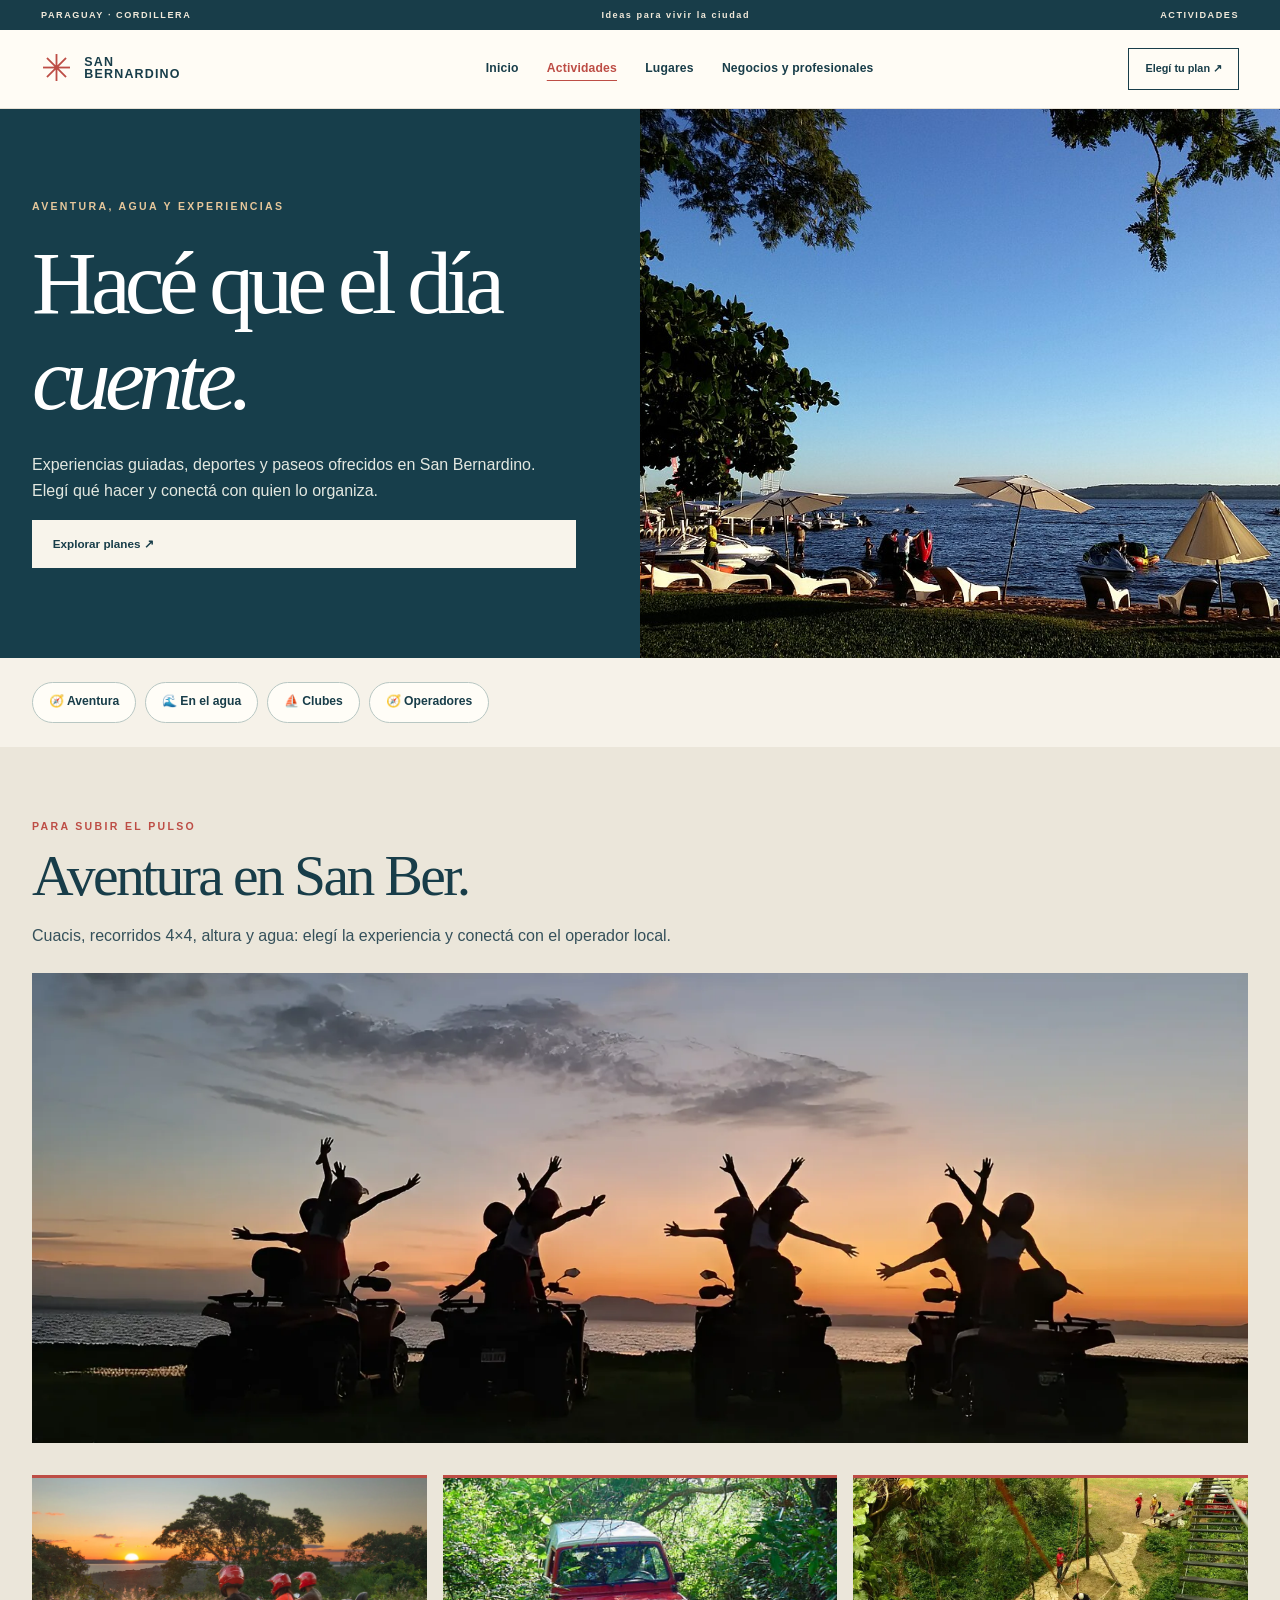
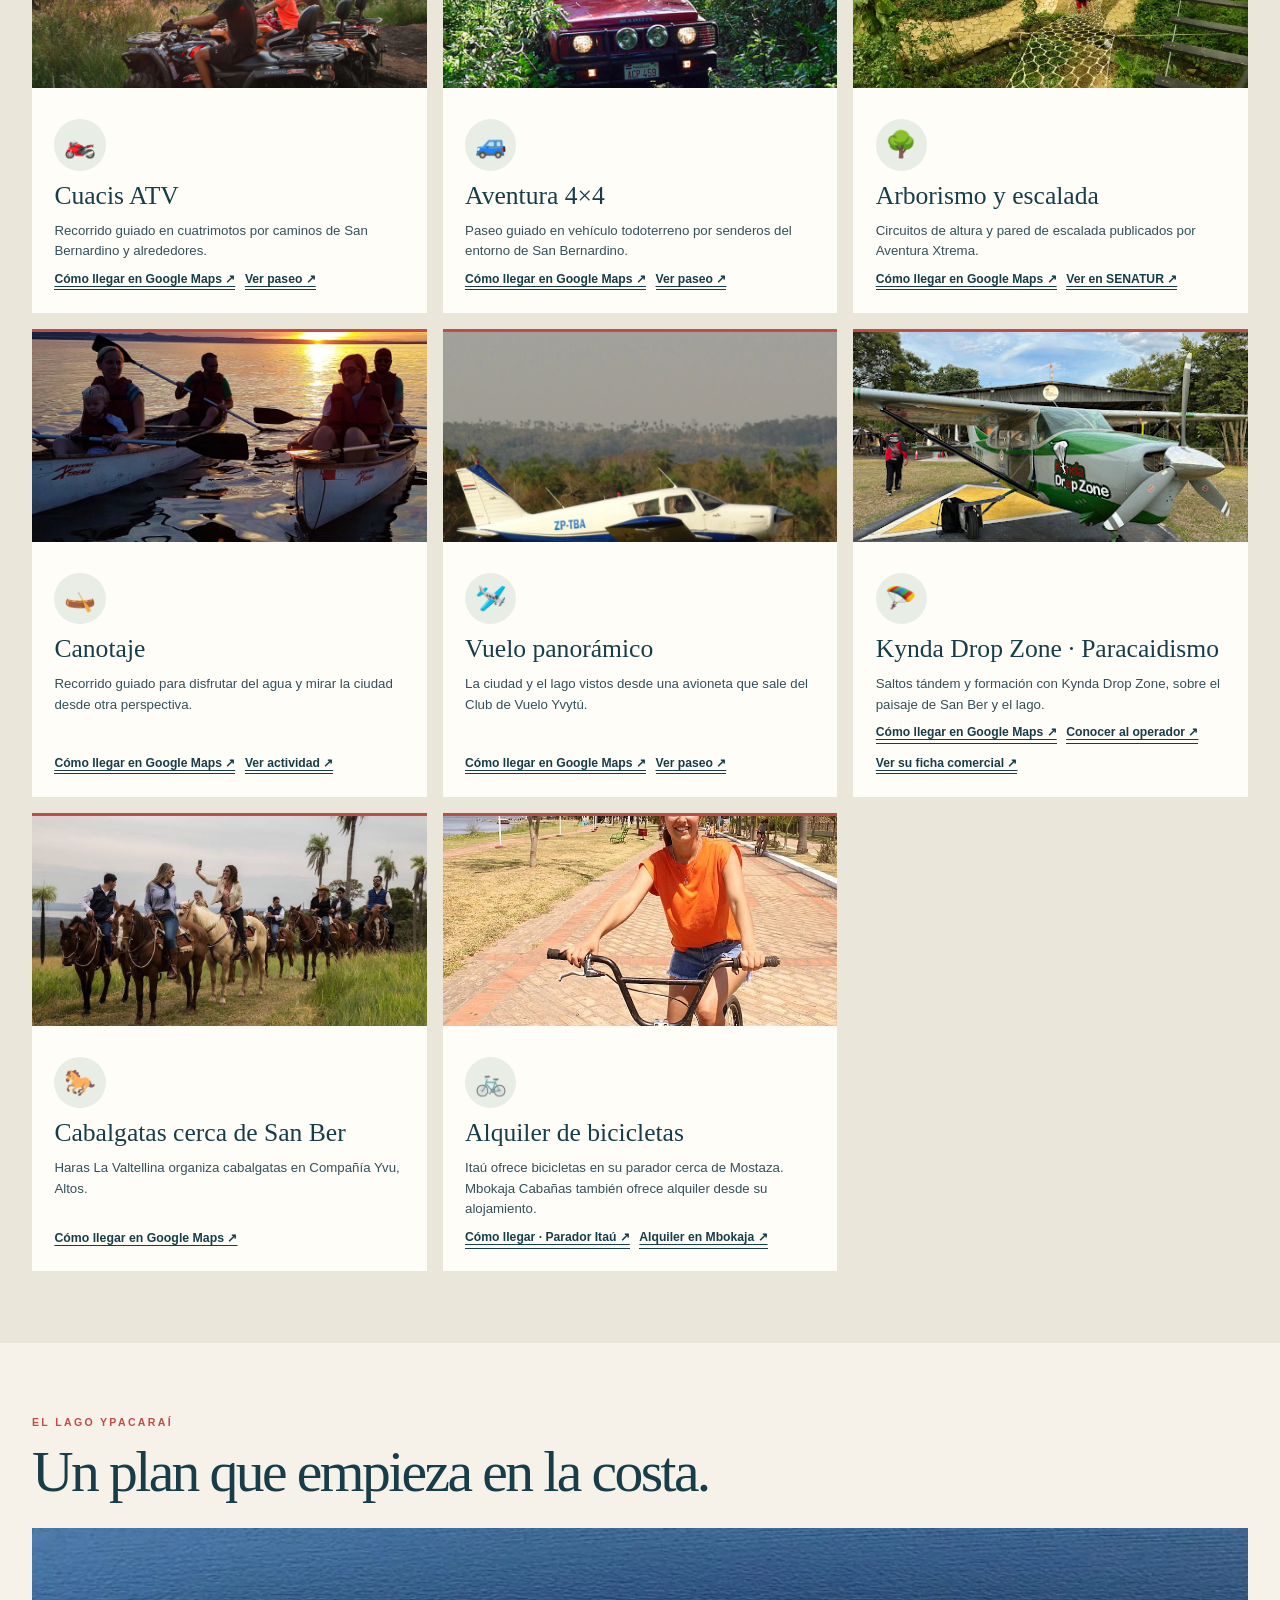
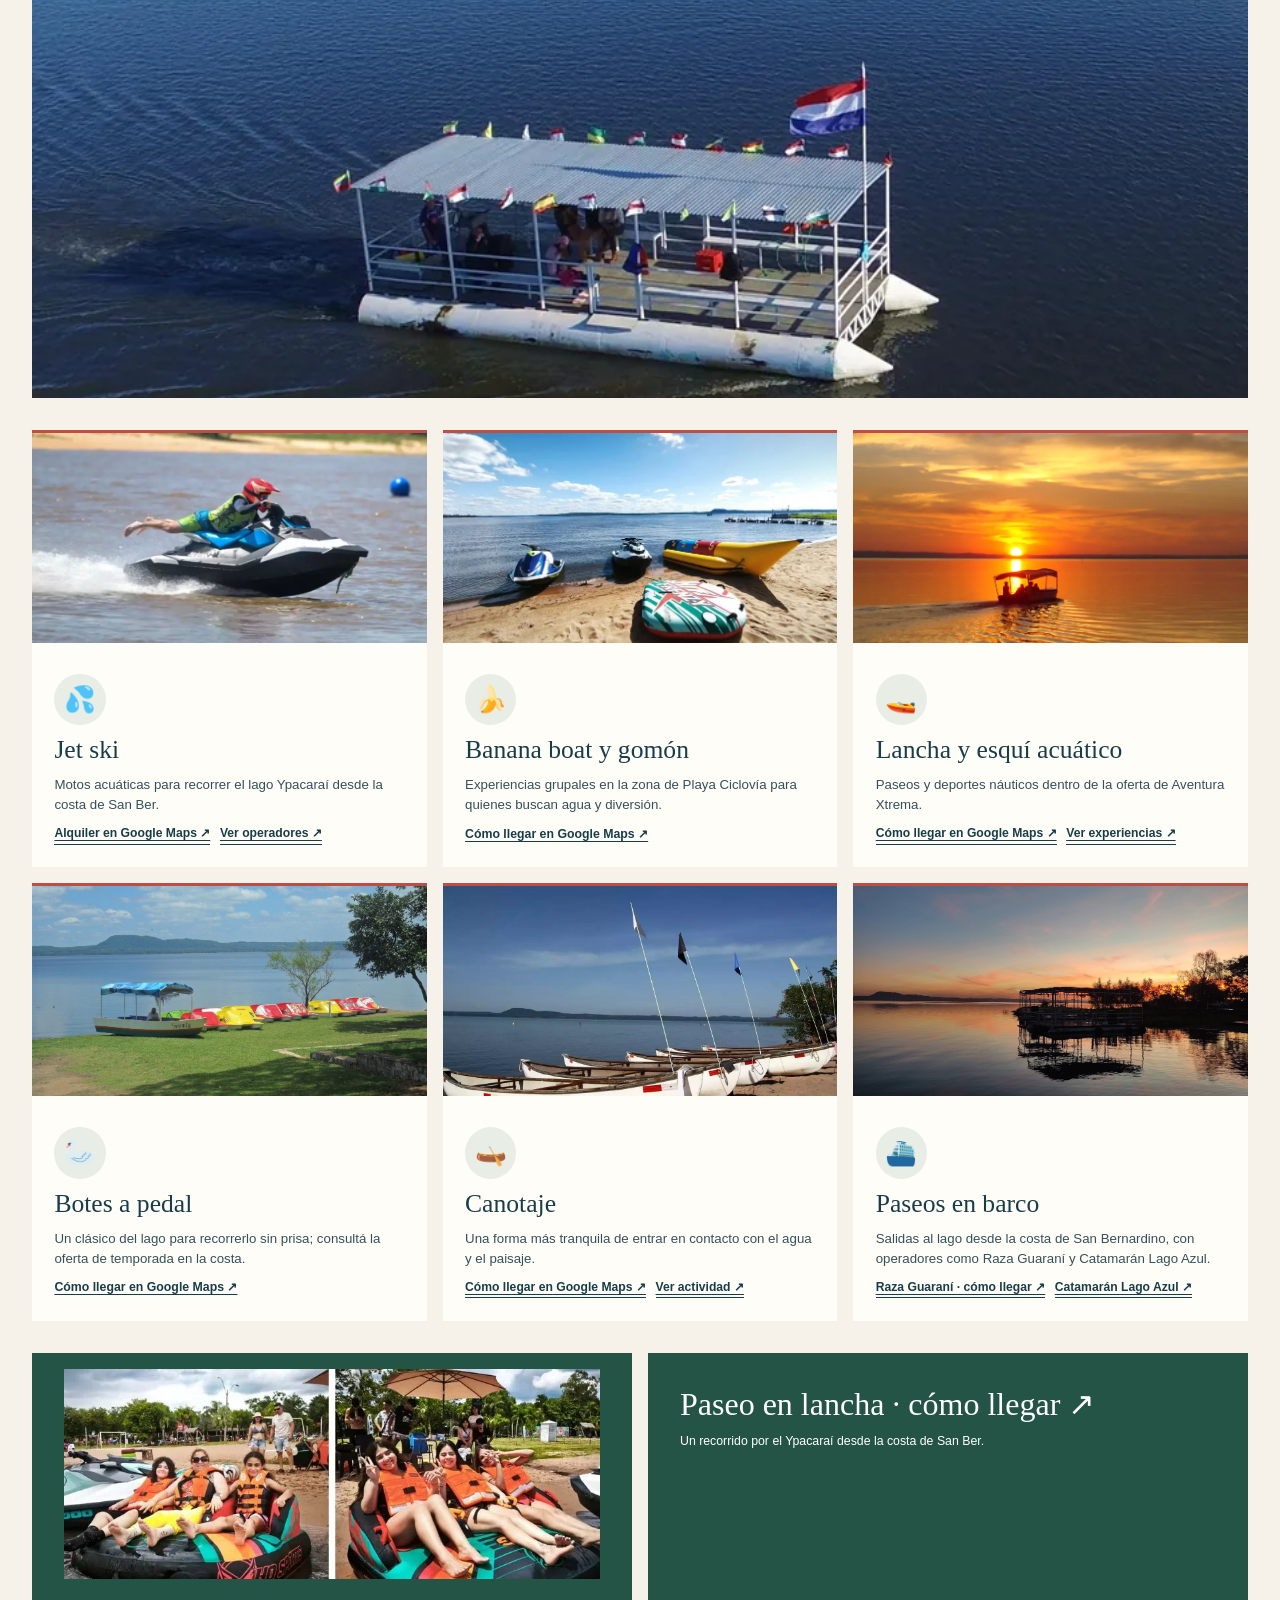
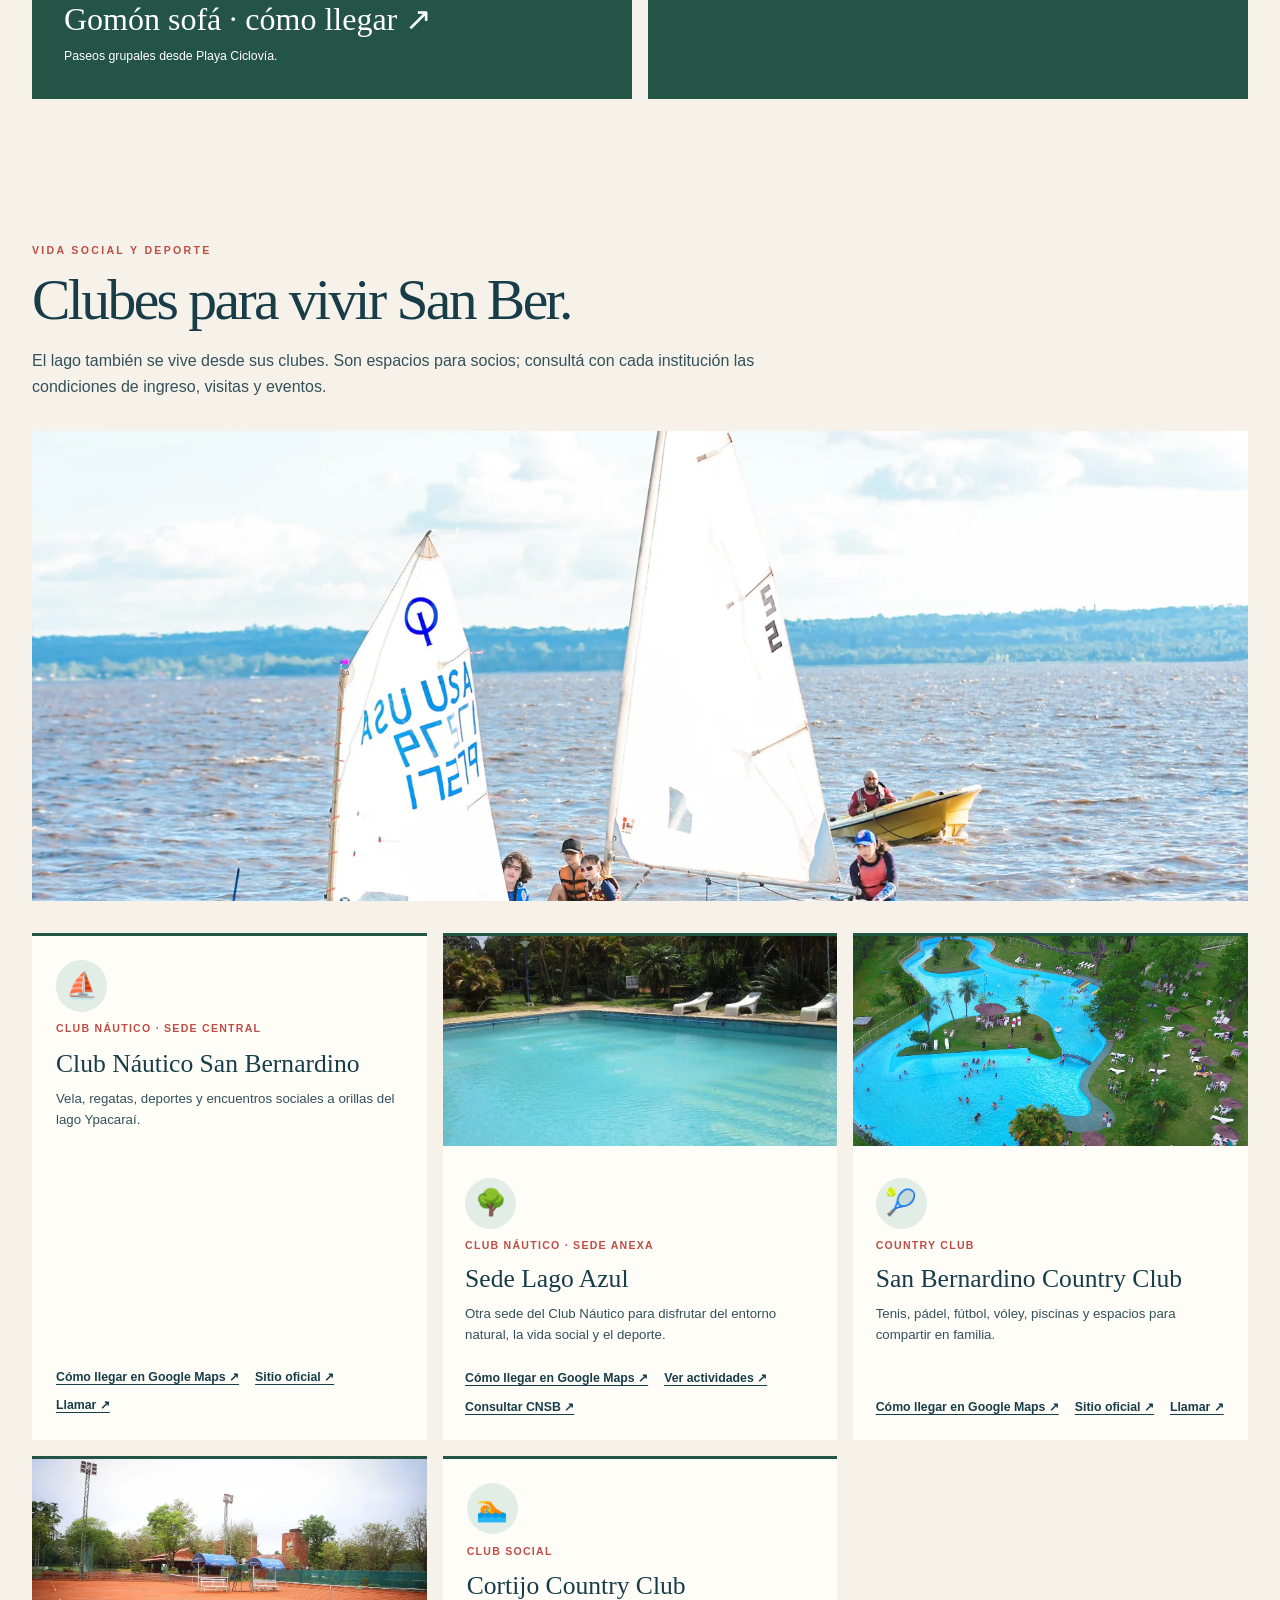
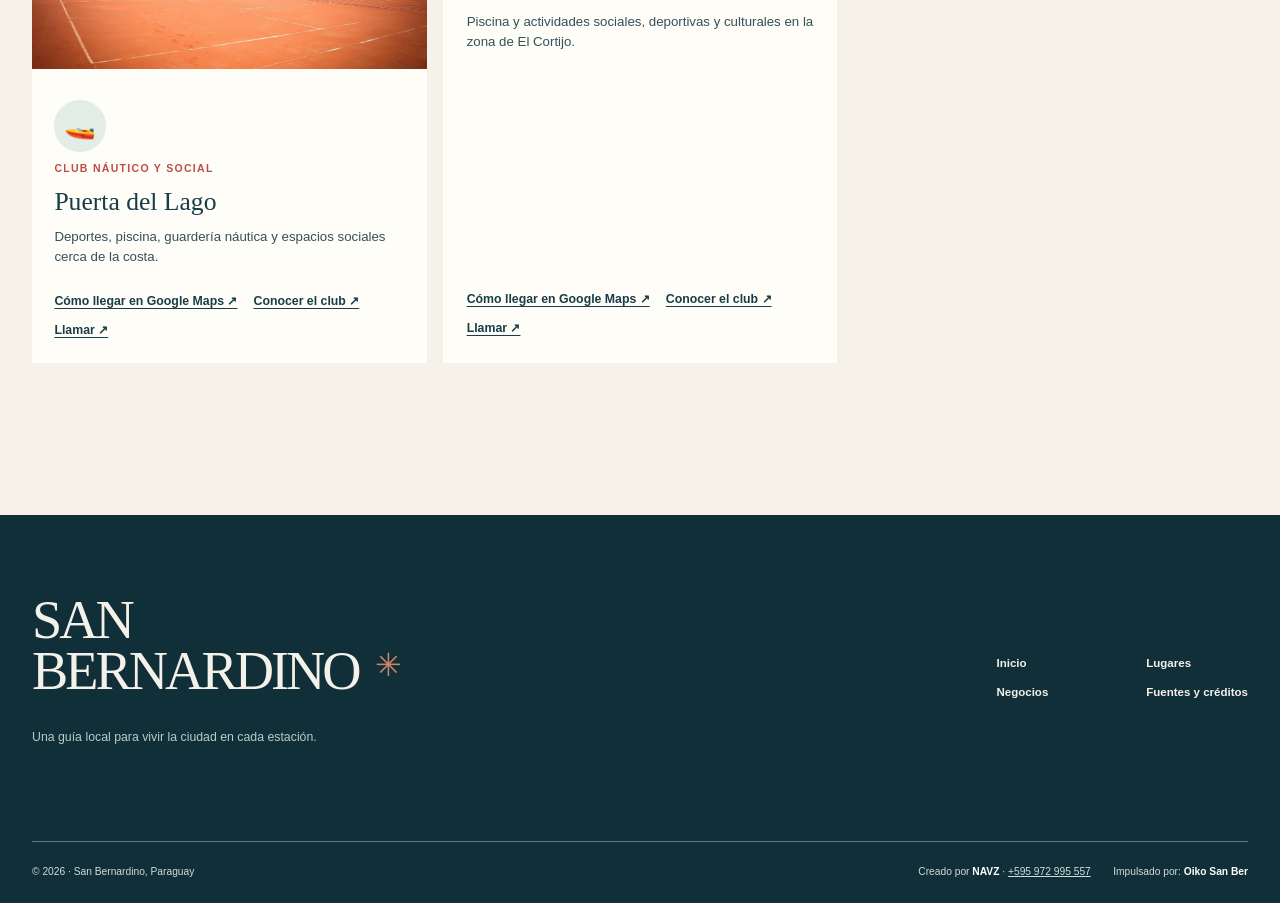
==== actividades.html @ 16aa1ae4 "Punto de retorno antes del mapa" ====
<!doctype html><html lang="es-PY"><head><meta charset="utf-8"><meta name="viewport" content="width=device-width, initial-scale=1"><meta name="theme-color" content="#183d49"><link rel="manifest" href="manifest.webmanifest"><link rel="icon" href="assets/icons/icon.svg" type="image/svg+xml"><link rel="apple-touch-icon" href="assets/icons/icon-180.png"><meta name="apple-mobile-web-app-capable" content="yes"><meta name="apple-mobile-web-app-title" content="San Bernardino"><script src="assets/install.js" defer></script><meta name="description" content="Qué hacer en San Bernardino: aventuras, experiencias en el lago, paseos culturales, música y agenda local."><title>Actividades · San Bernardino</title><link rel="stylesheet" href="assets/styles.css"><link rel="stylesheet" href="assets/v2.css"><script src="assets/app.js" defer></script><script src="assets/agenda.js" defer></script></head><body>
<a class="skip-link" href="#contenido">Ir al contenido</a><div class="topline"><span>PARAGUAY · CORDILLERA</span><span>Ideas para vivir la ciudad</span><span>ACTIVIDADES</span></div>
<header class="site-header"><a class="wordmark" href="index.html" aria-label="Ir al inicio"><span class="wordmark-star">✳</span><span>SAN<br>BERNARDINO</span></a><nav class="main-nav" aria-label="Navegación principal"><a href="index.html">Inicio</a><a href="actividades.html" aria-current="page">Actividades</a><a href="lugares.html">Lugares</a><a href="negocios.html">Negocios y profesionales</a></nav><a class="header-cta" href="#explorar">Elegí tu plan ↗</a></header>
<main id="contenido" class="v2-page"><section class="v2-hero"><div class="v2-hero-copy"><p class="eyebrow light">Aventura, agua y experiencias</p><h1>Hacé que el día <em>cuente.</em></h1><p>Experiencias guiadas, deportes y paseos ofrecidos en San Bernardino. Elegí qué hacer y conectá con quien lo organiza.</p><a class="button button-light" href="#explorar">Explorar planes ↗</a></div><figure><img src="assets/images/costa-lago-2016.jpg" alt="Costa del lago Ypacaraí en San Bernardino, fotografiada en 2016" width="1280" height="960"></figure></section>
<nav class="v2-shortcuts wrap" id="explorar" aria-label="Tipos de actividades"><a href="#aventura">🧭 Aventura</a><a href="#agua">🌊 En el agua</a><a href="#clubes">⛵ Clubes</a><a href="#agenda">📅 Agenda</a><a href="negocios.html?rubro=recreacion">🧭 Operadores</a></nav>
<section class="v2-section tint" id="aventura"><div class="wrap"><p class="eyebrow">Para subir el pulso</p><h2>Aventura en San Ber.</h2><p class="v2-intro">Cuacis, recorridos 4×4, altura y agua: elegí la experiencia y conectá con el operador local.</p><figure class="v2-feature-image"><img src="assets/images/aventura-xtrema-love.webp" alt="Grupo en cuatrimotos al atardecer junto al lago" loading="lazy"></figure><div class="v2-grid"><article class="v2-card v2-card-photo"><img src="assets/images/cuacis-atardecer-aventura.webp" alt="Paseo en cuatrimotos de Aventura Xtrema al atardecer cerca del lago Ypacaraí" loading="lazy"><div class="v2-card-body"><span class="v2-icon" aria-hidden="true">🏍️</span><h3>Cuacis ATV</h3><p>Recorrido guiado en cuatrimotos por caminos de San Bernardino y alrededores.</p><div class="activity-links"><a href="https://www.google.com/maps?cid=4073328823414500223" target="_blank" rel="noopener noreferrer">Cómo llegar en Google Maps ↗</a><a href="https://www.aventuraxtrema.com.py/paseos/atv-aventura/" target="_blank" rel="noopener noreferrer">Ver paseo ↗</a></div></div></article><article class="v2-card v2-card-photo"><img src="assets/images/aventura-4x4.webp" alt="Vehículo 4×4 de Aventura Xtrema avanzando entre árboles" loading="lazy"><div class="v2-card-body"><span class="v2-icon" aria-hidden="true">🚙</span><h3>Aventura 4×4</h3><p>Paseo guiado en vehículo todoterreno por senderos del entorno de San Bernardino.</p><div class="activity-links"><a href="https://www.google.com/maps?cid=4073328823414500223" target="_blank" rel="noopener noreferrer">Cómo llegar en Google Maps ↗</a><a href="https://www.aventuraxtrema.com.py/paseos/aventura-4x4/" target="_blank" rel="noopener noreferrer">Ver paseo ↗</a></div></div></article><article class="v2-card v2-card-photo"><img src="assets/images/arborismo-aventura.webp" alt="Participantes en el circuito de arborismo de Aventura Xtrema" loading="lazy"><div class="v2-card-body"><span class="v2-icon" aria-hidden="true">🌳</span><h3>Arborismo y escalada</h3><p>Circuitos de altura y pared de escalada publicados por Aventura Xtrema.</p><div class="activity-links"><a href="https://www.google.com/maps?cid=4073328823414500223" target="_blank" rel="noopener noreferrer">Cómo llegar en Google Maps ↗</a><a href="https://visitparaguay.travel/places/aventura-xtrema" target="_blank" rel="noopener noreferrer">Ver en SENATUR ↗</a></div></div></article><article class="v2-card v2-card-photo"><img src="assets/images/canotaje-atardecer-aventura.webp" alt="Participantes de Aventura Xtrema remando en el lago Ypacaraí al atardecer" loading="lazy"><div class="v2-card-body"><span class="v2-icon" aria-hidden="true">🛶</span><h3>Canotaje</h3><p>Recorrido guiado para disfrutar del agua y mirar la ciudad desde otra perspectiva.</p><div class="activity-links"><a href="https://www.google.com/maps?cid=4073328823414500223" target="_blank" rel="noopener noreferrer">Cómo llegar en Google Maps ↗</a><a href="https://www.aventuraxtrema.com.py/paseos/canotaje/" target="_blank" rel="noopener noreferrer">Ver actividad ↗</a></div></div></article><article class="v2-card v2-card-photo"><img src="assets/images/vuelo-panoramico-aventura.webp" alt="Avioneta del vuelo panorámico sobre San Bernardino de Aventura Xtrema" loading="lazy"><div class="v2-card-body"><span class="v2-icon" aria-hidden="true">🛩️</span><h3>Vuelo panorámico</h3><p>La ciudad y el lago vistos desde una avioneta que sale del Club de Vuelo Yvytú.</p><div class="activity-links"><a href="https://www.google.com/maps?cid=4208576069438506290" target="_blank" rel="noopener noreferrer">Cómo llegar en Google Maps ↗</a><a href="https://www.aventuraxtrema.com.py/paseos/vuelo-panoramico/" target="_blank" rel="noopener noreferrer">Ver paseo ↗</a></div></div></article><article class="v2-card v2-card-photo"><img src="assets/images/kynda-drop-zone-maps.jpg" alt="Avión de Kynda Drop Zone frente a su hangar en Ciervo Cuá" loading="lazy"><div class="v2-card-body"><span class="v2-icon" aria-hidden="true">🪂</span><h3>Kynda Drop Zone · Paracaidismo</h3><p>Saltos tándem y formación con Kynda Drop Zone, sobre el paisaje de San Ber y el lago.</p><div class="activity-links"><a href="https://www.google.com/maps?cid=9172082002358569569" target="_blank" rel="noopener noreferrer">Cómo llegar en Google Maps ↗</a><a href="https://kyndadropzone.com.py/" target="_blank" rel="noopener noreferrer">Conocer al operador ↗</a><a href="negocios.html?rubro=recreacion&amp;negocio=Kynda%20Drop%20Zone">Ver su ficha comercial ↗</a></div></div></article><article class="v2-card v2-card-photo"><img src="assets/images/haras-la-valtellina-maps.jpg" alt="Cabalgata en Haras La Valtellina, cerca de San Bernardino" loading="lazy"><div class="v2-card-body"><span class="v2-icon" aria-hidden="true">🐎</span><h3>Cabalgatas cerca de San Ber</h3><p>Haras La Valtellina organiza cabalgatas en Compañía Yvu, Altos.</p><a href="https://www.google.com/maps?cid=18027649688840045341" target="_blank" rel="noopener noreferrer">Cómo llegar en Google Maps ↗</a></div></article><article class="v2-card v2-card-photo"><img src="assets/images/bicicleta-sanber-abc.webp" alt="Paseo real en bicicleta por la costa de San Bernardino, fotografiado por ABC Color en 2025" loading="lazy"><div class="v2-card-body"><span class="v2-icon" aria-hidden="true">🚲</span><h3>Alquiler de bicicletas</h3><p>Itaú ofrece bicicletas en su parador cerca de Mostaza. Mbokaja Cabañas también ofrece alquiler desde su alojamiento.</p><div class="activity-links"><a href="https://www.google.com/maps?cid=1437757330824495464" target="_blank" rel="noopener noreferrer">Cómo llegar · Parador Itaú ↗</a><a href="https://www.desconectate.com.py/posadas/posada-mbokaja-cabanas-83" target="_blank" rel="noopener noreferrer">Alquiler en Mbokaja ↗</a></div></div></article></div></div></section>
<section class="v2-section wrap" id="agua"><p class="eyebrow">El lago Ypacaraí</p><h2>Un plan que empieza en la costa.</h2><figure class="v2-feature-image"><img src="assets/images/barco-lago-aventura.webp" alt="Embarcación de paseo sobre el lago Ypacaraí fotografiada por Aventura Xtrema" loading="lazy"></figure><div class="v2-grid"><article class="v2-card v2-card-photo"><img src="assets/images/jet-ski-accion-2026.webp" alt="Persona conduciendo un jet ski sobre el lago Ypacaraí en la temporada 2026" loading="lazy"><div class="v2-card-body"><span class="v2-icon" aria-hidden="true">💦</span><h3>Jet ski</h3><p>Motos acuáticas para recorrer el lago Ypacaraí desde la costa de San Ber.</p><div class="activity-links"><a href="https://www.google.com/maps?cid=6803638611100171775" target="_blank" rel="noopener noreferrer">Alquiler en Google Maps ↗</a><a href="negocios.html?rubro=acuaticas">Ver operadores ↗</a></div></div></article><article class="v2-card v2-card-photo"><img src="assets/images/banana-boat-playa-ciclovia.webp" alt="Banana boat, gomón y motos acuáticas preparados en Playa Ciclovía" loading="lazy"><div class="v2-card-body"><span class="v2-icon" aria-hidden="true">🍌</span><h3>Banana boat y gomón</h3><p>Experiencias grupales en la zona de Playa Ciclovía para quienes buscan agua y diversión.</p><a href="https://www.google.com/maps?cid=6803638611100171775" target="_blank" rel="noopener noreferrer">Cómo llegar en Google Maps ↗</a></div></article><article class="v2-card v2-card-photo"><img src="assets/images/lancha-atardecer-aventura.webp" alt="Lancha de paseo al atardecer en el lago Ypacaraí" loading="lazy"><div class="v2-card-body"><span class="v2-icon" aria-hidden="true">🚤</span><h3>Lancha y esquí acuático</h3><p>Paseos y deportes náuticos dentro de la oferta de Aventura Xtrema.</p><div class="activity-links"><a href="https://www.google.com/maps?cid=4073328823414500223" target="_blank" rel="noopener noreferrer">Cómo llegar en Google Maps ↗</a><a href="https://visitparaguay.travel/places/aventura-xtrema" target="_blank" rel="noopener noreferrer">Ver experiencias ↗</a></div></div></article><article class="v2-card v2-card-photo"><img src="assets/images/botes-pedal-archivo.jpg" alt="Barquitos a pedal y la embarcación Sirenita junto al lago Ypacaraí en una imagen de archivo" loading="lazy"><div class="v2-card-body"><span class="v2-icon" aria-hidden="true">🦢</span><h3>Botes a pedal</h3><p>Un clásico del lago para recorrerlo sin prisa; consultá la oferta de temporada en la costa.</p><a href="https://www.google.com/maps/search/?api=1&amp;query=Playa+La+Rotonda+San+Bernardino+Paraguay" target="_blank" rel="noopener noreferrer">Cómo llegar en Google Maps ↗</a></div></article><article class="v2-card v2-card-photo"><img src="assets/images/canotaje-aventura.webp" alt="Canoas dispuestas a la orilla del lago en la ficha de Aventura Xtrema" loading="lazy"><div class="v2-card-body"><span class="v2-icon" aria-hidden="true">🛶</span><h3>Canotaje</h3><p>Una forma más tranquila de entrar en contacto con el agua y el paisaje.</p><div class="activity-links"><a href="https://www.google.com/maps?cid=4073328823414500223" target="_blank" rel="noopener noreferrer">Cómo llegar en Google Maps ↗</a><a href="https://www.aventuraxtrema.com.py/paseos/canotaje/" target="_blank" rel="noopener noreferrer">Ver actividad ↗</a></div></div></article><article class="v2-card v2-card-photo"><img src="assets/images/barco-raza-guarani-maps.jpg" alt="Barco Raza Guaraní sobre el lago Ypacaraí al atardecer" loading="lazy"><div class="v2-card-body"><span class="v2-icon" aria-hidden="true">⛴️</span><h3>Paseos en barco</h3><p>Salidas al lago desde la costa de San Bernardino, con operadores como Raza Guaraní y Catamarán Lago Azul.</p><div class="activity-links"><a href="https://www.google.com/maps?cid=8050629239624406128" target="_blank" rel="noopener noreferrer">Raza Guaraní · cómo llegar ↗</a><a href="https://www.google.com/maps?cid=17969455141233176352" target="_blank" rel="noopener noreferrer">Catamarán Lago Azul ↗</a></div></div></article></div><div class="v2-route"><a href="https://www.google.com/maps?cid=6803638611100171775" target="_blank" rel="noopener noreferrer"><img src="assets/images/gomon-playa-ciclovia.webp" alt="Pasajeros con chalecos sobre un gomón en Playa Ciclovía" loading="lazy"><strong>Gomón sofá · cómo llegar ↗</strong><span>Paseos grupales desde Playa Ciclovía.</span></a><a href="https://www.google.com/maps?cid=4073328823414500223" target="_blank" rel="noopener noreferrer"><strong>Paseo en lancha · cómo llegar ↗</strong><span>Un recorrido por el Ypacaraí desde la costa de San Ber.</span></a></div></section>
<section class="v2-section wrap" id="clubes"><p class="eyebrow">Vida social y deporte</p><h2>Clubes para vivir San Ber.</h2><p class="v2-intro">El lago también se vive desde sus clubes. Son espacios para socios; consultá con cada institución las condiciones de ingreso, visitas y eventos.</p><figure class="v2-feature-image v2-feature-secondary"><img src="assets/images/club-nautico-love.webp" alt="Veleros en el lago Ypacaraí en una fotografía publicada en la ficha del Club Náutico de San Bernardino" loading="lazy"></figure><div class="v2-grid club-grid">
<article class="v2-card club-card"><span class="v2-icon" aria-hidden="true">⛵</span><small>Club náutico · sede central</small><h3>Club Náutico San Bernardino</h3><p>Vela, regatas, deportes y encuentros sociales a orillas del lago Ypacaraí.</p><div class="club-links"><a href="https://www.google.com/maps/search/?api=1&amp;query=Club+Nautico+San+Bernardino+Paraguay" target="_blank" rel="noopener noreferrer">Cómo llegar en Google Maps ↗</a><a href="https://cnsb.org.py/" target="_blank" rel="noopener noreferrer">Sitio oficial ↗</a><a href="tel:+59521441556">Llamar ↗</a></div></article>
<article class="v2-card club-card v2-card-photo"><img src="assets/images/club-lago-azul.webp" alt="Piscina de Lago Azul en una imagen de archivo publicada por Disfrutando Paraguay" loading="lazy"><div class="v2-card-body"><span class="v2-icon" aria-hidden="true">🌳</span><small>Club Náutico · sede anexa</small><h3>Sede Lago Azul</h3><p>Otra sede del Club Náutico para disfrutar del entorno natural, la vida social y el deporte.</p><div class="club-links"><a href="https://www.google.com/maps/search/?api=1&amp;query=Sede+Lago+Azul+Club+Nautico+San+Bernardino+Paraguay" target="_blank" rel="noopener noreferrer">Cómo llegar en Google Maps ↗</a><a href="https://cnsb.org.py/sociales/" target="_blank" rel="noopener noreferrer">Ver actividades ↗</a><a href="tel:+59521441556">Consultar CNSB ↗</a></div></div></article>
<article class="v2-card club-card v2-card-photo"><img src="assets/images/san-bernardino-country-club.webp" alt="Vista aérea de la piscina del San Bernardino Country Club publicada en su sitio oficial" loading="lazy"><div class="v2-card-body"><span class="v2-icon" aria-hidden="true">🎾</span><small>Country club</small><h3>San Bernardino Country Club</h3><p>Tenis, pádel, fútbol, vóley, piscinas y espacios para compartir en familia.</p><div class="club-links"><a href="https://www.google.com/maps/search/?api=1&amp;query=San+Bernardino+Country+Club+Paraguay" target="_blank" rel="noopener noreferrer">Cómo llegar en Google Maps ↗</a><a href="https://sanbercountryclub.com.py/" target="_blank" rel="noopener noreferrer">Sitio oficial ↗</a><a href="tel:+595981956906">Llamar ↗</a></div></div></article>
<article class="v2-card club-card v2-card-photo"><img src="assets/images/club-puerta-del-lago.webp" alt="Cancha de tenis del Club Náutico Puerta del Lago publicada por Disfrutando Paraguay" loading="lazy"><div class="v2-card-body"><span class="v2-icon" aria-hidden="true">🚤</span><small>Club náutico y social</small><h3>Puerta del Lago</h3><p>Deportes, piscina, guardería náutica y espacios sociales cerca de la costa.</p><div class="club-links"><a href="https://www.google.com/maps/search/?api=1&amp;query=Club+Nautico+Puerta+del+Lago+San+Bernardino+Paraguay" target="_blank" rel="noopener noreferrer">Cómo llegar en Google Maps ↗</a><a href="https://www.disfrutandoparaguay.com/donde-ir-Paraguay/deporte/clubes-sociales/club-puerta-del-lago" target="_blank" rel="noopener noreferrer">Conocer el club ↗</a><a href="tel:+595961675198">Llamar ↗</a></div></div></article>
<article class="v2-card club-card"><span class="v2-icon" aria-hidden="true">🏊</span><small>Club social</small><h3>Cortijo Country Club</h3><p>Piscina y actividades sociales, deportivas y culturales en la zona de El Cortijo.</p><div class="club-links"><a href="https://www.google.com/maps/search/?api=1&amp;query=Cortijo+Country+Club+San+Bernardino+Paraguay" target="_blank" rel="noopener noreferrer">Cómo llegar en Google Maps ↗</a><a href="https://www.disfrutandoparaguay.com/donde-ir/deporte/clubes-sociales/cortijo-country-club" target="_blank" rel="noopener noreferrer">Conocer el club ↗</a><a href="tel:+595981865295">Llamar ↗</a></div></article>
</div></section>
<section class="v2-section wrap" id="agenda"><p class="eyebrow">Lo que viene</p><h2>Agenda de San Ber.</h2><div class="v2-grid" id="agenda-grid"></div></section></main>
<footer class="site-footer"><div class="wrap footer-main"><div><span class="footer-mark">SAN<br>BERNARDINO<span class="asterisk">✳</span></span><p>Una guía local para vivir la ciudad en cada estación.</p></div><div class="footer-links"><a href="index.html">Inicio</a><a href="lugares.html">Lugares</a><a href="negocios.html">Negocios</a><a href="creditos.html">Fuentes y créditos</a></div></div><div class="wrap footer-bottom"><span>© <span id="year">2026</span> · San Bernardino, Paraguay</span><div class="signature"><span>Creado por <strong>NAVZ</strong> · <a href="tel:+595972995557">+595 972 995 557</a></span><span>Impulsado por: <strong>Oiko San Ber</strong></span></div></div></footer></body></html>
---- assets/styles.css ----
:root{--ink:#183d49;--forest:#214b42;--paper:#f6f2e9;--ivory:#fffcf5;--sand:#e7dcc7;--red:#bd4d45;--gold:#c5a069;--line:#d8d6cc;--body:#34505a;--serif:Georgia,'Times New Roman',serif;--sans:'Segoe UI',Arial,sans-serif}
*,*::before,*::after{box-sizing:border-box}html{scroll-behavior:smooth;scroll-padding-top:86px}body{margin:0;background:var(--paper);color:var(--ink);font:16px/1.62 var(--sans);-webkit-font-smoothing:antialiased}img{max-width:100%;display:block}a{color:inherit;text-decoration:none}button,input{font:inherit}button{cursor:pointer}h1,h2,h3,p,figure{margin-top:0}h1,h2,h3{line-height:1.08}h1,h2,h3,.footer-mark{font-family:var(--serif);font-weight:400}h2{font-size:clamp(2.7rem,4.5vw,5.3rem);letter-spacing:-.045em}h3{font-size:2rem}em{font-weight:400}.wrap{width:min(100% - 64px,1320px);margin-inline:auto}.eyebrow{font-size:.66rem;font-weight:700;letter-spacing:.22em;text-transform:uppercase;color:var(--red);line-height:1.5}.eyebrow.light{color:#e6c79b}.sr-only{position:absolute;width:1px;height:1px;padding:0;margin:-1px;overflow:hidden;clip:rect(0,0,0,0);white-space:nowrap;border:0}.skip-link{position:absolute;z-index:99;left:1rem;top:-4rem;padding:.7rem 1rem;background:#fff;color:#102e37}.skip-link:focus{top:1rem}:focus-visible{outline:3px solid #d99557;outline-offset:3px}.topline{height:30px;padding:0 3.2%;display:flex;justify-content:space-between;align-items:center;background:var(--ink);color:#f0e9da;font-size:.57rem;font-weight:700;letter-spacing:.17em}.site-header{height:79px;padding:0 3.2%;display:flex;align-items:center;gap:2.5rem;background:var(--ivory);position:relative;z-index:20;border-bottom:1px solid #e6e1d6}.wordmark{font:700 .78rem/.95 var(--sans);letter-spacing:.095em;display:flex;align-items:center;gap:.7rem;min-width:190px}.wordmark-star{font-size:2.3rem;line-height:1;color:var(--red);font-weight:400}.main-nav{display:flex;align-items:center;justify-content:center;gap:clamp(.9rem,2.2vw,2.5rem);margin:auto}.main-nav a{font-size:.76rem;font-weight:700;letter-spacing:.015em;transition:color .2s}.main-nav a:hover{color:var(--red)}.header-cta{border:1px solid var(--ink);padding:.7rem 1rem;font-size:.68rem;font-weight:700;white-space:nowrap;transition:background .2s,color .2s}.header-cta span{margin-left:.5rem}.header-cta:hover{background:var(--ink);color:#fff}.menu-toggle{display:none}.hero{height:min(760px,calc(100svh - 109px));min-height:620px;position:relative;color:#fff;overflow:hidden;background:#213e48}.hero-image,.hero-image-shade{position:absolute;inset:0}.hero-image img{width:100%;height:100%;object-fit:cover;object-position:center 45%}.hero-image-shade{background:linear-gradient(90deg,rgba(8,35,42,.88) 0%,rgba(8,35,42,.56) 42%,rgba(8,35,42,.02) 86%),linear-gradient(0deg,rgba(7,28,36,.36),transparent 35%)}.hero-content{position:relative;z-index:2;padding-top:clamp(7rem,13vh,12rem)}.hero-content h1{font-size:clamp(4.5rem,8vw,9rem);line-height:.97;letter-spacing:-.065em;margin:.8rem 0 1.7rem;max-width:850px}.hero-content h1 em{color:#ead9b8}.hero-content>p:not(.eyebrow){max-width:500px;font-size:1rem;line-height:1.85;color:#f0eee8}.hero-actions{display:flex;align-items:center;gap:2rem;margin-top:2.2rem}.button{display:inline-flex;gap:1.7rem;align-items:center;justify-content:space-between;padding:1rem 1.3rem;font-size:.73rem;font-weight:700;line-height:1.4;transition:transform .2s,background .2s,color .2s}.button:hover{transform:translateY(-2px)}.button-light{background:#f8f4eb;color:var(--ink)}.text-link{font-size:.78rem;font-weight:700;border-bottom:1px solid currentColor;padding-bottom:.3rem;display:inline-flex;gap:.8rem;align-items:center}.text-link.light{color:#f5f0e7}.hero-side{position:absolute;right:3.2%;bottom:50%;transform:translateY(50%);writing-mode:vertical-rl;z-index:3;font-size:.6rem;font-weight:700;letter-spacing:.2em;display:flex;align-items:center;gap:4rem}.intro{padding-block:7.5rem 8rem;display:grid;grid-template-columns:130px 1.5fr .78fr;gap:3rem;align-items:start}.intro h2{margin:1rem 0 0}.intro h2 em{color:var(--forest)}.intro-stamp{width:112px;height:112px;border:1px solid var(--red);border-radius:50%;display:flex;flex-direction:column;align-items:center;justify-content:center;transform:rotate(-12deg);font:500 1.35rem/1 var(--serif);color:var(--red)}.intro-stamp span{font:700 .53rem/2 var(--sans);letter-spacing:.15em}.intro-copy{margin:3rem 0 0;color:var(--body);line-height:1.85}.explore-block{background:#ece6d9;padding:7rem 0 8rem}.section-head{display:flex;justify-content:space-between;align-items:end;gap:3rem;margin-bottom:3rem}.section-head h2{margin:.7rem 0 0}.section-head>p{max-width:330px;color:var(--body);margin:0 0 .5rem;font-size:.92rem}.explore-grid{display:grid;grid-template-columns:1.18fr .92fr .92fr;grid-auto-rows:310px;gap:12px}.explore-card{position:relative;padding:1.65rem 1.8rem;overflow:hidden;display:flex;flex-direction:column;justify-content:space-between;transition:transform .25s}.explore-card:hover{transform:translateY(-4px)}.explore-card-photo{grid-row:span 2;color:#fff}.explore-card-photo img,.card-overlay{position:absolute;inset:0;width:100%;height:100%;object-fit:cover}.explore-card-photo img{object-position:43% center}.card-overlay{background:linear-gradient(0deg,rgba(12,40,47,.8),rgba(9,44,49,.1) 65%)}.explore-card>*:not(img):not(.card-overlay){position:relative}.card-index{font-size:.59rem;font-weight:700;letter-spacing:.2em}.explore-card strong{font:400 clamp(2.1rem,3vw,3.9rem)/1.08 var(--serif);letter-spacing:-.04em}.explore-card p{font-size:.82rem;max-width:235px;line-height:1.6;margin:0 0 1rem}.card-arrow{position:absolute!important;right:1.6rem;bottom:1.4rem;font-size:1.7rem;line-height:1}.explore-card.forest{background:#245446;color:#f8f5e9}.explore-card.sand{background:#d9c9ad;color:#193c47}.explore-card.blue{background:#275a70;color:#f7f2e6}.explore-card.red{background:#a94d45;color:#fff6e7}.explore-card.ivory{background:#faf8f0;color:#183d49}.decor-line{height:1px;width:67%;background:#d4bd91;transform:rotate(-25deg);transform-origin:left}.card-ornament{font:400 3rem var(--serif);align-self:center;letter-spacing:-.15em;opacity:.45}.card-ornament span{font-family:var(--sans);padding:0 .5rem}.history-section{display:grid;grid-template-columns:50% 50%;min-height:700px;background:var(--ink);color:#f5f1e8}.history-image{position:relative;min-height:620px}.history-image img{width:100%;height:100%;object-fit:cover;filter:saturate(.75)}.history-image>span{position:absolute;bottom:1.4rem;left:1.8rem;color:#fff;font-size:.58rem;letter-spacing:.16em;background:rgba(14,39,44,.6);padding:.4rem .6rem}.history-content{padding:clamp(4rem,7vw,8rem) clamp(2.4rem,6.8vw,8rem);display:flex;flex-direction:column;align-items:flex-start;justify-content:center}.history-content h2{max-width:650px;margin:.8rem 0 2rem}.history-content p:not(.eyebrow){max-width:600px;color:#d8dfdc;font-size:.89rem;line-height:1.9}.history-content strong{color:#fff}.history-flagline{display:flex;align-items:center;gap:.65rem;margin:1.7rem 0 2.5rem;font-size:.67rem;letter-spacing:.03em;color:#e3e8e3}.history-flagline>span:last-child{margin-left:.4rem}.flag{width:23px;height:15px;display:inline-block;flex:none;box-shadow:0 0 0 1px rgba(255,255,255,.5)}.flag-py{background:linear-gradient(#d84b49 0 33%,#fff 33% 66%,#285092 66%)}.flag-de{background:linear-gradient(#111 0 33%,#d73735 33% 66%,#e7bb46 66%)}.flag-ch{width:15px;background:#d72d30;position:relative}.flag-ch:before,.flag-ch:after{content:'';position:absolute;background:#fff;left:50%;top:50%;transform:translate(-50%,-50%)}.flag-ch:before{width:9px;height:3px}.flag-ch:after{height:9px;width:3px}.places-section{padding-block:8rem}.place-list{border-top:1px solid var(--line)}.place-row{display:grid;grid-template-columns:70px 1fr 130px;gap:1.4rem;border-bottom:1px solid var(--line);padding:1.9rem .5rem;align-items:center;transition:background .2s}.place-row:hover{background:#eee9dd}.row-no{font:italic 1.4rem var(--serif);color:var(--red);align-self:start}.row-type{font-size:.62rem;font-weight:700;letter-spacing:.18em;color:var(--red);margin-bottom:.45rem}.place-row h3{margin:0 0 .45rem}.place-row div>p:last-child{margin:0;color:var(--body);font-size:.86rem;max-width:680px}.place-row>a{font-size:.72rem;font-weight:700;text-align:right}.lake-banner{position:relative;min-height:580px;color:#fff;background:#184553;display:flex;align-items:center}.lake-banner-image{position:absolute;inset:0}.lake-banner-image img{width:100%;height:100%;object-fit:cover;object-position:center 60%;filter:brightness(.55) saturate(.8)}.lake-banner-text{position:relative;padding-block:6rem}.lake-banner h2{max-width:850px;margin:.8rem 0 1.3rem}.lake-banner p:not(.eyebrow){max-width:550px;font-size:.91rem;line-height:1.85}.lake-banner .button{margin-top:1rem}.food-section{padding-block:8rem}.food-grid{display:grid;grid-template-columns:repeat(4,1fr);gap:1px;background:#d5cfc1;border:1px solid #d5cfc1}.food-grid a{min-height:280px;background:var(--ivory);padding:1.5rem;display:flex;flex-direction:column;justify-content:space-between;transition:background .2s}.food-grid a:hover{background:#e8ddc9}.food-grid span{font-size:.6rem;font-weight:700;letter-spacing:.18em;color:var(--red)}.food-grid strong{font:400 clamp(1.5rem,2vw,2.5rem)/1.18 var(--serif);letter-spacing:-.035em}.food-grid i{font-size:.7rem;font-style:normal;font-weight:700}.directory-section{background:#e9e4d9;padding:7rem 0}.directory-section .section-head{align-items:start}.directory-controls>label{font-size:.72rem;font-weight:700;display:block;margin-bottom:.5rem}.search-box{position:relative;max-width:480px}.search-box input{width:100%;border:1px solid #b9c1bc;border-radius:0;background:#fffdf6;padding:.85rem 3rem .85rem 1rem;outline-offset:2px}.search-box span{position:absolute;right:1rem;top:0;font-size:2rem;line-height:1.35}.filter-row{display:flex;gap:.5rem;overflow-x:auto;padding:1.5rem 0 .8rem;scrollbar-width:thin}.filter-row button{border:1px solid #b2b9b4;background:transparent;padding:.5rem .9rem;white-space:nowrap;font-size:.68rem;font-weight:700;color:var(--ink)}.filter-row button.active,.filter-row button:hover{background:var(--ink);color:#fff;border-color:var(--ink)}.directory-count{font-size:.72rem;color:var(--body);margin:1rem 0}.directory-grid{display:grid;grid-template-columns:repeat(4,1fr);gap:.7rem}.directory-item{min-height:150px;background:#f9f6ee;padding:1.2rem;display:flex;flex-direction:column;justify-content:space-between}.directory-item h3{font-size:1.4rem;margin:.5rem 0}.directory-item p{font-size:.63rem;font-weight:700;letter-spacing:.13em;color:var(--red);text-transform:uppercase;margin:0}.directory-item span{font-size:.65rem;color:#54666a}.directory-note{font-size:.68rem;color:var(--body);margin-top:1.5rem}.directory-note a{text-decoration:underline}.stay-section{padding-block:8rem;display:grid;grid-template-columns:.88fr 1.12fr;gap:8%;align-items:center}.stay-section h2{margin:.6rem 0 2rem}.stay-section p:not(.eyebrow){max-width:520px;color:var(--body);font-size:.92rem;line-height:1.85}.stay-section figure img{width:100%;aspect-ratio:1.35;object-fit:cover}.stay-section figcaption{font-size:.62rem;margin-top:.6rem;color:var(--body)}.night-section{background:#153441;color:#fff;padding:8rem 0}.night-section h2{max-width:850px;margin:.8rem 0 4rem}.night-columns{display:grid;grid-template-columns:repeat(3,1fr);gap:3rem;margin-bottom:3.7rem}.night-columns>div{border-top:1px solid #8a9ea0;padding-top:1rem}.night-number{font:italic 1.5rem var(--serif);color:#e0bd91}.night-columns h3{font-size:2.1rem;margin:1.5rem 0 .7rem}.night-columns p{color:#cbd7d6;font-size:.83rem;max-width:310px}.button-outline{border:1px solid #c1d0cc;color:#fff}.button-outline:hover{background:#f8f4eb;color:var(--ink)}.service-section{display:grid;grid-template-columns:1fr 1fr;gap:8%;padding-block:8rem}.service-section h2{margin:.8rem 0}.service-section>div:nth-child(2){padding-top:3rem}.service-section p{font-size:.9rem;color:var(--body);line-height:1.85}.service-tags{display:flex;flex-wrap:wrap;gap:.5rem;margin:2rem 0}.service-tags span{padding:.5rem .8rem;border:1px solid #b4beb9;font-size:.68rem;font-weight:700}.service-section p.small-note{font-size:.7rem}.plan-section{background:#d9d6c9;padding:8rem 0}.plan-grid{display:grid;grid-template-columns:1fr 1fr;gap:8%}.plan-grid h2{margin:.8rem 0}.plan-items{border-top:1px solid #b9b9ad}.plan-items details{border-bottom:1px solid #b9b9ad;padding:1rem 0}.plan-items summary{cursor:pointer;list-style:none;font-weight:700;font-size:.9rem;display:flex;justify-content:space-between;gap:1rem}.plan-items summary::-webkit-details-marker{display:none}.plan-items summary:after{content:'+';font-size:1.4rem;font-weight:400;line-height:1}.plan-items details[open] summary:after{content:'−'}.plan-items p{font-size:.82rem;color:var(--body);max-width:560px}.plan-items a{text-decoration:underline}.site-footer{background:#102f39;color:#f4f1e8}.footer-main{padding-block:5rem;display:flex;justify-content:space-between;gap:3rem}.footer-mark{font-size:3.4rem;line-height:.93;letter-spacing:-.055em;display:inline-block}.asterisk{font:2rem var(--sans);color:#c98568;vertical-align:top;margin-left:1rem}.footer-main p{font-size:.77rem;color:#bacbc9;max-width:340px;margin-top:2rem}.footer-links{display:grid;grid-template-columns:repeat(2,minmax(100px,1fr));column-gap:3rem;align-content:center;row-gap:.7rem;font-size:.72rem;font-weight:700}.footer-links a:hover{text-decoration:underline}.footer-bottom{border-top:1px solid #5c7880;padding-block:1.4rem;display:flex;justify-content:space-between;gap:1.2rem;align-items:center;color:#d1dcd9;font-size:.64rem}.signature{display:flex;gap:1.4rem}.signature strong{color:#fff}.signature a{text-decoration:underline}.content-page{padding-block:5rem 8rem}.content-page .eyebrow{margin-bottom:1rem}.content-page h1{font-size:clamp(3.6rem,7vw,7rem);letter-spacing:-.06em;max-width:950px;margin-bottom:2rem}.content-page .lead{font-size:1.17rem;max-width:780px;color:var(--body);line-height:1.8}.article-grid{display:grid;grid-template-columns:220px minmax(0,780px);gap:7%;margin-top:5rem}.article-aside{border-top:2px solid var(--red);padding-top:1.4rem;font-size:.72rem;line-height:1.8;color:var(--body)}.article-aside strong{color:var(--ink)}.article-body h2{font-size:2.8rem;margin:3rem 0 1rem}.article-body h2:first-child{margin-top:0}.article-body p,.article-body li{color:var(--body);line-height:1.9}.article-body a{text-decoration:underline;text-underline-offset:3px}.article-body blockquote{border-left:3px solid var(--red);font:italic 1.7rem/1.45 var(--serif);margin:3rem 0;padding-left:1.5rem}.article-body .source-list{padding-left:1.3rem}.article-body .source-list li{margin-bottom:.7rem}.heritage-bands{display:flex;gap:2rem;padding:1.5rem 0;border-top:1px solid var(--line);border-bottom:1px solid var(--line);margin-top:2rem}.heritage-bands>div{flex:1}.heritage-bands strong{display:block;font-size:.75rem}.heritage-bands p{font-size:.73rem;margin:0}.content-page figure{margin:3rem 0}.content-page figure img{width:100%;max-height:540px;object-fit:cover}.content-page figcaption{font-size:.7rem;color:var(--body);margin-top:.6rem}
@media(max-width:1100px){.main-nav{gap:1rem}.header-cta{display:none}.intro{grid-template-columns:100px 1fr}.intro-copy{grid-column:2;margin:0}.explore-grid{grid-template-columns:repeat(2,1fr)}.explore-card-photo{grid-row:span 2}.directory-grid{grid-template-columns:repeat(3,1fr)}}
@media(max-width:760px){.wrap{width:min(100% - 36px,1320px)}.topline{justify-content:center}.topline span:not(:first-child){display:none}.site-header{height:68px;padding:0 18px}.wordmark{min-width:0;font-size:.7rem}.wordmark-star{font-size:2rem}.menu-toggle{display:flex;margin-left:auto;width:42px;height:42px;border:1px solid #b7c1bb;background:transparent;flex-direction:column;justify-content:center;gap:6px;align-items:center}.menu-toggle span:not(.sr-only){display:block;width:20px;height:1px;background:var(--ink)}.main-nav{display:none;position:absolute;top:68px;left:0;right:0;background:var(--ivory);padding:1rem 18px 1.6rem;box-shadow:0 15px 25px rgba(0,0,0,.13);flex-direction:column;align-items:stretch;gap:0}.main-nav.open{display:flex}.main-nav a{padding:.72rem 0;border-bottom:1px solid #e2ded2;font-size:.86rem}.hero{min-height:650px;height:calc(100svh - 98px);max-height:830px}.hero-image img{object-position:60% center}.hero-image-shade{background:linear-gradient(90deg,rgba(8,35,42,.79),rgba(8,35,42,.15)),linear-gradient(0deg,rgba(8,35,42,.6),transparent 50%)}.hero-content{padding-top:clamp(7rem,17vh,11rem)}.hero-content h1{font-size:clamp(4rem,11vw,7rem)}.hero-content>p:not(.eyebrow){font-size:.87rem;max-width:430px}.hero-side{display:none}.hero-actions{flex-wrap:wrap;gap:1.2rem}.intro{padding-block:5rem;grid-template-columns:1fr;gap:1.3rem}.intro-stamp{width:85px;height:85px;font-size:1rem}.intro-copy{grid-column:1;font-size:.9rem}.section-head{display:block;margin-bottom:2rem}.section-head>p{margin:1.2rem 0 0}.explore-block,.places-section,.food-section,.directory-section,.night-section,.service-section,.plan-section{padding-block:5rem}.explore-grid{grid-template-columns:repeat(2,1fr);grid-auto-rows:250px;gap:8px}.explore-card{padding:1.1rem}.explore-card-photo{grid-row:span 2}.explore-card strong{font-size:clamp(1.6rem,5vw,2.7rem)}.explore-card p{font-size:.7rem}.card-index{font-size:.52rem}.card-arrow{right:.8rem;bottom:.7rem}.history-section{grid-template-columns:1fr}.history-image{min-height:370px;max-height:480px}.history-content{padding:4rem 18px 5rem}.history-content h2{font-size:3.4rem}.lake-banner{min-height:560px}.food-grid{grid-template-columns:repeat(2,1fr)}.food-grid a{min-height:230px}.directory-grid{grid-template-columns:repeat(2,1fr)}.stay-section{padding-block:5rem;grid-template-columns:1fr;gap:2rem}.stay-section figure{margin:0}.night-columns{grid-template-columns:1fr;gap:1.8rem}.night-columns h3{margin:.7rem 0}.service-section,.plan-grid{grid-template-columns:1fr;gap:1.5rem}.service-section>div:nth-child(2){padding-top:0}.footer-main{padding-block:4rem;flex-direction:column}.footer-bottom{flex-direction:column;align-items:start}.signature{flex-wrap:wrap}.article-grid{grid-template-columns:1fr;gap:2rem;margin-top:3rem}.article-aside{max-width:500px}.heritage-bands{flex-direction:column;gap:1rem}}
@media(max-width:480px){.hero-content h1{font-size:3.75rem}.hero-actions{align-items:start;flex-direction:column}.explore-grid{grid-template-columns:1fr;grid-auto-rows:auto}.explore-card{min-height:235px}.explore-card-photo{grid-row:auto;min-height:380px}.explore-card strong{font-size:2.5rem}.explore-card p{font-size:.8rem}.place-row{grid-template-columns:34px 1fr;gap:.7rem}.place-row h3{font-size:1.55rem}.place-row>a{grid-column:2;text-align:left}.food-grid a{padding:1rem;min-height:210px}.food-grid strong{font-size:1.45rem}.directory-grid{grid-template-columns:1fr 1fr}.directory-item{padding:.9rem;min-height:145px}.directory-item h3{font-size:1.18rem}.history-flagline{flex-wrap:wrap}.history-flagline>span:last-child{width:100%;margin:.3rem 0 0}.footer-mark{font-size:2.9rem}}
@media(max-width:350px){.directory-grid,.food-grid{grid-template-columns:1fr}.hero-content h1{font-size:3.2rem}.hero-content{padding-top:7rem}}
@media(prefers-reduced-motion:reduce){html{scroll-behavior:auto}*,*::before,*::after{transition-duration:.01ms!important;animation-duration:.01ms!important}}
.postcard{margin-top:0;margin-bottom:8rem;display:grid;grid-template-columns:minmax(0,1fr) 35px;gap:1.5rem;align-items:end}.postcard img{width:100%;height:clamp(280px,43vw,620px);object-fit:cover;object-position:center 55%}.postcard figcaption{writing-mode:vertical-rl;transform:rotate(180deg);font-size:.62rem;letter-spacing:.1em;color:var(--body);margin-bottom:0}@media(max-width:760px){.postcard{margin-bottom:5rem;grid-template-columns:1fr;gap:.6rem}.postcard figcaption{writing-mode:initial;transform:none;letter-spacing:0}}
.places-section{padding-bottom:4rem}.photo-mosaic{display:grid;grid-template-columns:.9fr 1.1fr;gap:12px;margin-bottom:3rem}.photo-mosaic figure,.food-photo,.night-lead figure{margin:0}.photo-mosaic img{width:100%;height:clamp(260px,31vw,420px);object-fit:cover}.photo-mosaic figure:first-child img{object-position:center 57%}.photo-mosaic figcaption,.food-photo figcaption,.night-lead figcaption{font-size:.65rem;line-height:1.5;margin-top:.55rem;color:var(--body)}.food-photo{margin:0 0 2rem;display:grid;grid-template-columns:1fr 220px;align-items:end;gap:1rem}.food-photo img{height:clamp(240px,35vw,450px);width:100%;object-fit:cover;object-position:center 53%}.food-photo figcaption{max-width:190px;margin:0 0 .2rem}.night-lead{display:grid;grid-template-columns:1fr .9fr;gap:6%;align-items:end;margin-bottom:3.5rem}.night-lead h2{font-size:clamp(3rem,4.3vw,5rem);margin:.8rem 0 0}.night-lead img{width:100%;height:340px;object-fit:cover}.night-lead figcaption{color:#cbd7d6}@media(max-width:760px){.photo-mosaic{grid-template-columns:1fr 1fr}.photo-mosaic img{height:230px}.food-photo{grid-template-columns:1fr}.food-photo figcaption{max-width:none}.night-lead{grid-template-columns:1fr;gap:1.6rem}.night-lead h2{font-size:3rem}.night-lead img{height:300px}}@media(max-width:480px){.photo-mosaic{grid-template-columns:1fr}.photo-mosaic img{height:280px}.night-lead img{height:230px}}

/* Directorio local */
.business-hero{background:#193f49;color:#f8f3e9;padding:clamp(4rem,7vw,8rem) 0}.business-hero-grid{display:grid;grid-template-columns:1fr .92fr;gap:clamp(2rem,6vw,7rem);align-items:center}.business-hero h1{font-size:clamp(3.8rem,6.4vw,7.6rem);letter-spacing:-.06em;line-height:1.03;margin:.8rem 0 1.6rem}.business-hero h1 em{color:#e0bc89}.business-hero p:not(.eyebrow){max-width:570px;color:#dbe4df;line-height:1.85}.business-hero figure{margin:0}.business-hero img{width:100%;aspect-ratio:4/4.5;object-fit:cover}.business-hero figcaption{font-size:.64rem;color:#d0dbd6;margin-top:.8rem;line-height:1.6}.business-hero .button{margin-top:1rem}.business-intro{padding-block:7rem;display:grid;grid-template-columns:1fr 1.1fr;gap:5%;align-items:start}.business-intro .eyebrow{grid-column:1/-1;margin:0}.business-intro h2{margin:0}.business-intro>p:last-child{max-width:600px;color:var(--body);line-height:1.9}.business-directory{background:#e8e2d5;padding:5.5rem 0 8rem}.business-toolbar{display:flex;justify-content:space-between;gap:2rem;align-items:end;border-bottom:1px solid #c7c3b8;padding-bottom:1.5rem}.business-toolbar label{display:block;font-size:.72rem;font-weight:700;margin-bottom:.5rem}.business-toolbar input{width:min(410px,80vw);background:#fffdf6;border:1px solid #a7b2ae;padding:.8rem 1rem}.business-filters{display:flex;gap:.4rem;flex-wrap:wrap}.business-filters button{border:1px solid #a9b4b0;background:transparent;color:var(--ink);font-size:.69rem;font-weight:700;padding:.55rem .75rem}.business-filters button.active,.business-filters button:hover{background:var(--ink);color:#fff}.business-count{font-size:.72rem;color:var(--body);margin:1.6rem 0}.business-grid{display:grid;grid-template-columns:repeat(3,minmax(0,1fr));gap:1rem}.business-card{background:#fffcf5;padding:1.7rem;min-height:310px;display:flex;flex-direction:column;border-top:3px solid var(--red)}.business-card-top{display:flex;justify-content:space-between;align-items:start;gap:1rem}.business-number{font:italic 1.25rem var(--serif);color:var(--red)}.business-type{font-size:.59rem;text-transform:uppercase;letter-spacing:.16em;font-weight:700;text-align:right;color:var(--red)}.business-card h3{font-size:clamp(1.65rem,2.4vw,2.4rem);margin:1.3rem 0 .6rem;letter-spacing:-.035em}.business-area{font-size:.77rem;color:var(--body);margin-bottom:1.6rem}.business-actions{display:flex;flex-wrap:wrap;gap:.5rem;margin-top:auto}.business-actions a{display:inline-flex;align-items:center;padding:.5rem .7rem;border:1px solid #abb8b3;font-size:.68rem;font-weight:700;line-height:1.3}.business-actions a:first-child{background:#214b42;color:#fff;border-color:#214b42}.business-actions a:hover{background:#bd4d45;color:#fff;border-color:#bd4d45}.business-status{font-size:.59rem;color:#657372;margin:1.2rem 0 0}.business-empty{padding:3rem;text-align:center;background:#fffcf5}.business-more{display:grid;grid-template-columns:1fr 1fr;gap:8%;padding-block:8rem}.business-more h2{margin:.7rem 0}.business-more p{color:var(--body);line-height:1.9}.business-more a{text-decoration:underline}
@media(max-width:1000px){.business-toolbar{align-items:start;flex-direction:column}.business-grid{grid-template-columns:repeat(2,minmax(0,1fr))}}
@media(max-width:760px){.business-hero-grid,.business-intro,.business-more{grid-template-columns:1fr}.business-hero img{aspect-ratio:1.35}.business-intro{gap:1rem;padding-block:5rem}.business-intro .eyebrow{grid-column:1}.business-directory{padding-block:4rem}.business-filters{flex-wrap:nowrap;overflow-x:auto;max-width:100%;padding-bottom:.5rem}.business-filters button{white-space:nowrap}.business-grid{grid-template-columns:1fr}.business-card{min-height:0}.business-more{padding-block:5rem;gap:1rem}}
.food-directory-link{margin-top:2rem}.night-inner>.button{margin:.4rem .6rem .4rem 0}
---- assets/v2.css ----
/* Navegación y módulos de la guía local. Diseño adaptable desde móvil. */
:root{--v2-sea:#173e4b;--v2-leaf:#245446;--v2-paper:#f6f2e9;--v2-coral:#bd4d45}
.main-nav a[aria-current=page]{color:var(--red);text-decoration:underline;text-underline-offset:.5rem}
.bottom-nav{display:none}
.v2-page{padding-bottom:5rem}
.v2-hero{background:var(--v2-sea);color:#fff;display:grid;grid-template-columns:1fr 1fr;min-height:510px}
.v2-hero-copy{padding:clamp(3rem,7vw,8rem) max(32px,calc((100vw - 1320px)/2));padding-right:clamp(2rem,5vw,5rem);display:flex;flex-direction:column;justify-content:center}
.v2-hero h1{font-size:clamp(3.7rem,7vw,7.5rem);letter-spacing:-.065em;margin:.6rem 0 1.5rem}
.v2-hero p:not(.eyebrow){max-width:620px;color:#e3e8e1}
.v2-hero figure{margin:0;position:relative;min-height:420px}
.v2-hero img{position:absolute;inset:0;width:100%;height:100%;object-fit:cover}
.v2-hero figcaption{position:absolute;left:1rem;bottom:1rem;background:#112c35d9;color:#fff;padding:.35rem .6rem;font-size:.68rem}
.v2-shortcuts{padding:1.5rem 0;display:flex;gap:.55rem;overflow-x:auto;scrollbar-width:thin}
.v2-shortcuts a,.v2-chip{white-space:nowrap;border:1px solid #b8c7c3;border-radius:30px;padding:.6rem 1rem;font-size:.76rem;font-weight:700;background:#fffdf7}
.v2-shortcuts a:hover,.v2-chip:hover{background:#dfe9e2}
.v2-section{padding:4.5rem 0;scroll-margin-top:90px}
.v2-section.tint{background:#ebe6da}
.v2-section h2{margin:.45rem 0 1rem}
.v2-intro{max-width:750px;color:var(--body)}
.v2-grid{display:grid;grid-template-columns:repeat(3,minmax(0,1fr));gap:1rem;margin-top:2rem}
.v2-card{background:#fffdf7;border-top:3px solid var(--v2-coral);padding:1.5rem;display:flex;flex-direction:column;gap:.55rem;min-height:210px}
.v2-card a{align-self:flex-start;margin-top:auto;font-size:.77rem;font-weight:700;text-decoration:underline;text-underline-offset:.2rem}
.v2-card h3{font-size:clamp(1.45rem,2vw,2.2rem);margin:.2rem 0}
.v2-card p{font-size:.83rem;color:var(--body);line-height:1.55;margin:0}
.v2-card .v2-icon{font-size:1.6rem;line-height:1;display:inline-flex;width:3.2rem;height:3.2rem;align-items:center;justify-content:center;border-radius:50%;background:#e8eee6}
.v2-card small,.v2-kicker{font-size:.66rem;text-transform:uppercase;letter-spacing:.12em;color:var(--red);font-weight:700}
.v2-card-photo{padding:0;overflow:hidden}
.v2-card-photo img{height:210px;width:100%;object-fit:cover}
.v2-card-photo .v2-card-body{padding:1.4rem;display:flex;flex:1;flex-direction:column;gap:.5rem}
.v2-card-photo .v2-card-body a{margin-top:auto}
.v2-route>a img{display:block;width:100%;height:210px;object-fit:cover;margin:-1rem 0 .7rem}
.article-body,.article-aside{min-width:0}.article-body a,.article-body code{overflow-wrap:anywhere}
@media(max-width:760px){.article-grid{grid-template-columns:minmax(0,1fr)}}
.v2-status{border-left:3px solid var(--red);background:#fffdf7;padding:1rem 1.2rem;font-size:.84rem;color:var(--body);margin-top:2rem}
.v2-gallery{display:grid;grid-template-columns:1.25fr 1fr 1fr;gap:.7rem;margin-top:2rem}
.v2-gallery figure{margin:0}.v2-gallery img{width:100%;height:clamp(190px,25vw,340px);object-fit:cover}.v2-gallery figcaption{font-size:.68rem;color:var(--body);padding:.5rem 0}
.v2-route{display:grid;grid-template-columns:1fr 1fr;gap:1rem;margin-top:2rem}.v2-route>a{padding:2rem;background:var(--v2-leaf);color:#fff;display:flex;flex-direction:column;gap:.6rem}.v2-route strong{font:2rem var(--serif)}.v2-route span{font-size:.77rem}
.v2-anchor-group{margin:2.7rem 0 1rem;border-bottom:1px solid #c3c7c0;padding-bottom:.4rem;font:2rem var(--serif)}
.v2-subnav{display:flex;gap:.5rem;flex-wrap:wrap;margin:1.2rem 0 2rem}
.v2-subnav a{font-size:.73rem;background:#e8e2d5;padding:.5rem .75rem}
.v2-empty{background:#fffdf7;border:1px dashed #abbab1;padding:1.2rem;margin-top:1rem;font-size:.85rem}
.v2-business-groups{padding:4rem 0 1rem}.v2-business-groups h2{margin:.4rem 0 1.5rem}
.v2-business-groups .v2-grid{grid-template-columns:repeat(4,minmax(0,1fr))}
.v2-business-groups .v2-card{min-height:150px;cursor:pointer}
.v2-business-groups .v2-card strong{font:1.45rem var(--serif)}
.v2-business-groups .v2-card span:last-child{font-size:.75rem;color:var(--body)}
@media(max-width:900px){.v2-grid{grid-template-columns:repeat(2,minmax(0,1fr))}.v2-business-groups .v2-grid{grid-template-columns:repeat(3,minmax(0,1fr))}.v2-hero-copy{padding-left:32px}}
@media(max-width:760px){body{padding-bottom:calc(69px + env(safe-area-inset-bottom))}.site-header .main-nav,.site-header .menu-toggle,.site-header .header-cta{display:none!important}.bottom-nav{position:fixed;display:grid;grid-template-columns:repeat(4,1fr);bottom:0;left:0;right:0;z-index:80;background:#fffcf5;border-top:1px solid #c9d1c8;padding-bottom:env(safe-area-inset-bottom);box-shadow:0 -5px 24px #102f3820}.bottom-nav a{min-height:67px;display:flex;flex-direction:column;align-items:center;justify-content:center;gap:.08rem;font-size:.62rem;font-weight:700;color:#23444b}.bottom-nav a[aria-current=page]{background:#e2ebe2;color:#153e47}.bottom-nav svg{width:22px;height:22px;stroke:currentColor;fill:none;stroke-width:1.8;stroke-linecap:round;stroke-linejoin:round}.v2-hero{grid-template-columns:1fr}.v2-hero-copy{padding:3.5rem 18px}.v2-hero h1{font-size:clamp(3.5rem,13vw,5.5rem)}.v2-hero figure{min-height:260px;order:-1}.v2-section{padding:3.3rem 0}.v2-business-groups .v2-grid{grid-template-columns:repeat(2,minmax(0,1fr))}.v2-gallery{grid-template-columns:1fr 1fr}.v2-gallery figure:first-child{grid-column:1/-1}.v2-gallery img{height:220px}.v2-route{grid-template-columns:1fr}.business-hero{padding:3rem 0}.business-hero h1{font-size:3.5rem}.business-intro{padding-block:3rem}}
@media(max-width:520px){.v2-grid{grid-template-columns:1fr}.v2-business-groups .v2-grid{grid-template-columns:repeat(2,minmax(0,1fr))}.v2-business-groups .v2-card{padding:1rem}.v2-business-groups .v2-card strong{font-size:1.17rem}.v2-gallery{grid-template-columns:1fr}.v2-gallery figure:first-child{grid-column:auto}.v2-gallery img{height:240px}.v2-hero h1{font-size:3.4rem}}

/* Fichas visuales del directorio */
.business-grid{grid-template-columns:repeat(3,minmax(0,1fr));gap:1.1rem}
.business-card{padding:0;min-height:0;border:1px solid #d0d6cc;border-top:0;overflow:hidden;box-shadow:0 10px 26px #173e4b0b;transition:transform .2s,box-shadow .2s}
.business-card:hover{transform:translateY(-3px);box-shadow:0 18px 32px #173e4b1a}
.business-visual{height:190px;position:relative;display:flex;align-items:center;justify-content:center;overflow:hidden;background:linear-gradient(125deg,#c9d9d4,#e4e0d0);color:#1d4950}
.business-visual:before{content:"";position:absolute;inset:16px;border:1px solid #ffffff90;pointer-events:none}
.business-visual img{width:100%;height:100%;object-fit:cover}
.business-visual.business-visual-maps{height:240px}
.maps-photo-credit{position:absolute;right:.65rem;bottom:.6rem;left:.65rem;z-index:2;padding:.4rem .55rem;background:#102f39e8;color:#fff;font-size:12px;font-weight:600;line-height:1.35;text-align:left;text-decoration:none;box-shadow:0 1px 8px #0005}
.maps-photo-credit:hover,.maps-photo-credit:focus-visible{color:#fff;text-decoration:underline;text-underline-offset:2px}
.business-glyph{font:5.4rem/1 Georgia,serif;opacity:.48;transform:rotate(-12deg)}
.business-visual-type{position:absolute;left:1rem;bottom:.9rem;font-size:.64rem;font-weight:700;letter-spacing:.13em;text-transform:uppercase;background:#fffdf5e8;padding:.4rem .6rem}
.credits-cta{display:flex;justify-content:space-between;align-items:center;gap:2rem;padding-block:3rem 4rem;border-top:1px solid #c9d1c8}
.credits-cta h2{font:clamp(1.6rem,3vw,2.6rem)/1.1 var(--serif);max-width:18ch;margin:.4rem 0 0}
.credits-cta .button{white-space:nowrap}
@media(max-width:600px){.credits-cta{display:grid;gap:1.25rem;padding-block:2.5rem 3.5rem}.credits-cta .button{justify-self:start}}
.source-detail{margin:2rem 0;border:1px solid #c9d1c8;background:#f8f5ed;padding:1rem 1.25rem}
.source-detail summary{cursor:pointer;font-weight:700}
.source-detail summary::marker{color:#b3644b}
.source-detail .source-list{margin-bottom:0;font-size:.84rem}
.business-card[data-category=noche] .business-visual{background:linear-gradient(135deg,#183c50,#69546c);color:#ebd4aa}
.business-card[data-category=belleza] .business-visual{background:linear-gradient(135deg,#d5c3b8,#e6dacd);color:#8e5453}
.business-card[data-category=deportes] .business-visual{background:linear-gradient(135deg,#4c6653,#afc1a4);color:#fff}
.business-card[data-category=salud] .business-visual{background:linear-gradient(135deg,#b9d1d7,#dce9e5)}
.business-card[data-category=compras] .business-visual{background:linear-gradient(135deg,#ddc89d,#efebe0)}
.business-card[data-category=dormir] .business-visual{background:linear-gradient(135deg,#9cbfc0,#d7dbce)}
.business-card[data-category=servicios] .business-visual{background:linear-gradient(135deg,#b9c8bf,#e8e1d2)}
.business-card[data-category=inmuebles] .business-visual{background:linear-gradient(135deg,#b5c4b9,#d8d2bf)}
.business-content{padding:1.35rem 1.45rem 1.5rem;display:flex;flex:1;flex-direction:column}
.business-card h3{font-size:clamp(1.55rem,1.9vw,2rem);margin:.9rem 0 .4rem}
.business-description{font-size:.82rem;color:var(--body);line-height:1.6;margin:.15rem 0 1.5rem}
.business-area{margin-bottom:.5rem}
.business-actions{gap:.4rem}
.business-actions a{border-radius:20px;padding:.5rem .7rem}
.business-status{display:none}
.business-directory{background:#eeeae0}
.business-filters{max-width:780px}
.business-filters button{border-radius:20px}
.business-directory-heading{margin-bottom:1.5rem}.business-directory-heading h1{font-size:clamp(2.4rem,5vw,4.6rem);letter-spacing:-.05em;margin:.25rem 0 0}.business-filter-groups{display:grid;grid-template-columns:repeat(3,minmax(0,1fr));gap:1.3rem 2rem;padding:1.6rem 0;border-bottom:1px solid #c7c3b8}.business-filter-group{min-width:0}.business-filter-group h2{font:700 .7rem/1.4 var(--sans);letter-spacing:.12em;text-transform:uppercase;margin:0 0 .6rem;color:var(--body)}.business-filter-group .business-filters{display:flex;flex-wrap:wrap;overflow:visible;gap:.4rem;max-width:none}.business-filter-group button{min-height:44px;white-space:normal;text-align:left}.business-toolbar{display:block}.business-toolbar input{width:min(100%,560px)}.business-type{text-align:left}.business-card-top{justify-content:flex-start}
.city-gallery{padding:1rem 0 7rem}.city-gallery-heading{display:flex;align-items:end;justify-content:space-between;gap:2rem;margin-bottom:1.5rem}.city-gallery-heading h2{font-size:clamp(2.4rem,4vw,4.5rem);max-width:700px;margin:.4rem 0 0}.city-gallery-heading .text-link{white-space:nowrap;margin-bottom:.5rem}.city-gallery-grid{display:grid;grid-template-columns:repeat(4,minmax(0,1fr));gap:.7rem}.city-gallery-grid figure{position:relative;margin:0;overflow:hidden;background:#173c47;min-width:0}.city-gallery-grid .city-gallery-wide{grid-column:span 2;grid-row:span 2}.city-gallery-grid img{width:100%;height:250px;object-fit:cover}.city-gallery-grid .city-gallery-wide img{height:100%;min-height:507px}.city-gallery-grid figcaption{position:absolute;bottom:0;left:0;right:0;color:#fff;background:linear-gradient(transparent,#122e35bc);font-size:.75rem;font-weight:700;padding:2rem 1rem .8rem}.explore-card.explore-card-photo{color:#fff;background:#1b3e47}.explore-card.explore-card-photo .decor-line,.explore-card.explore-card-photo .card-ornament{display:none}.explore-card.explore-card-photo p{color:#fff}
.city-choices{display:grid;grid-template-columns:repeat(3,minmax(0,1fr));gap:.6rem;padding:1.3rem 0 0}.city-choices a{min-width:0;min-height:112px;display:grid;grid-template-columns:auto 1fr;align-content:center;column-gap:1rem;padding:1rem 1.4rem;background:#173d48;color:#fff;transition:transform .2s,background .2s}.city-choices a:hover{transform:translateY(-3px);background:#285a60}.city-choices a>span:first-child{font-size:1.5rem;grid-row:span 2;align-self:center}.city-choices strong{font:400 clamp(1.4rem,2vw,2rem)/1.1 var(--serif)}.city-choices a>span:last-child{font-size:.7rem;font-weight:700;color:#e7dac4}.home-places-gallery{display:grid;grid-template-columns:repeat(4,minmax(0,1fr));gap:.7rem}.home-places-gallery a{position:relative;min-width:0;overflow:hidden;color:#fff;background:#173c47}.home-places-gallery img{height:330px;width:100%;object-fit:cover;transition:transform .3s}.home-places-gallery a:hover img{transform:scale(1.04)}.home-places-gallery strong{position:absolute;bottom:0;left:0;right:0;padding:2.5rem 1rem .8rem;background:linear-gradient(transparent,#112f38e8);font:400 1.45rem/1.1 var(--serif)}.activity-links{display:flex;gap:.6rem;flex-wrap:wrap;margin-top:auto}.activity-links a{font-size:.76rem;font-weight:700;border-bottom:1px solid currentColor}
@media(max-width:900px){.business-filter-groups{grid-template-columns:repeat(2,minmax(0,1fr))}.city-gallery-grid{grid-template-columns:repeat(2,minmax(0,1fr))}.city-gallery-grid .city-gallery-wide{grid-row:span 1}.city-gallery-grid .city-gallery-wide img{height:250px;min-height:0}}
@media(max-width:900px){.home-places-gallery{grid-template-columns:repeat(2,minmax(0,1fr))}}
@media(max-width:600px){.business-filter-groups{grid-template-columns:1fr;gap:1.1rem}.business-directory{padding-top:2.5rem}.business-filter-group .business-filters{gap:.45rem}.city-gallery{padding:0 0 4rem}.city-gallery-heading{display:block}.city-gallery-heading .text-link{margin-top:1rem}.city-gallery-grid{gap:.4rem}.city-gallery-grid .city-gallery-wide{grid-column:1/-1}.city-gallery-grid img{height:170px}.city-gallery-grid .city-gallery-wide img{height:240px}.city-gallery-grid figcaption{font-size:.65rem;padding:.8rem .6rem .45rem}.explore-card.explore-card-photo img{object-position:center}.city-choices{grid-template-columns:1fr;gap:.4rem}.city-choices a{min-height:74px;padding:.8rem 1rem}.home-places-gallery{gap:.4rem}.home-places-gallery img{height:220px}.home-places-gallery strong{font-size:1.1rem;padding:.8rem .6rem .5rem}}
.v2-feature-image{position:relative;margin:1.5rem 0 2rem;overflow:hidden}
.v2-feature-image img{display:block;width:100%;height:clamp(250px,38vw,470px);object-fit:cover}
.v2-feature-image figcaption{position:absolute;left:1rem;bottom:1rem;max-width:calc(100% - 2rem);font-size:.68rem;color:#fff;background:#102f39d9;padding:.4rem .6rem}
.agenda-card{border-top-color:var(--v2-leaf);background:#f6f1e7}
.agenda-card .eyebrow{font-size:.7rem;color:var(--v2-leaf);letter-spacing:.1em;text-transform:uppercase;font-weight:700}
@media(max-width:1000px){.business-grid{grid-template-columns:repeat(2,minmax(0,1fr))}}
@media(max-width:650px){.business-grid{grid-template-columns:1fr}.business-visual{height:180px}.business-content{padding:1.25rem}}

.v2-pier-image{max-width:440px;margin:2.5rem auto 0}.v2-pier-image img{display:block;width:100%;height:auto}.v2-pier-image figcaption{font-size:.68rem;line-height:1.5;color:var(--body);padding:.6rem 0}

/* El directorio debe caber incluso en una ventana angosta del visor móvil. */
.business-hero-grid>*,.business-intro>*,.business-toolbar>*,.business-card,.business-content{min-width:0}
.business-hero figure{width:100%;max-width:100%}
.business-hero img{height:clamp(300px,42vw,540px);aspect-ratio:auto}
.business-card h3,.business-intro h2,.business-hero h1{overflow-wrap:anywhere}
.business-visual-symbol{height:auto;min-height:58px;padding:.75rem 1.1rem;justify-content:flex-start;gap:.7rem;background:#e7ebe4!important;border-bottom:1px solid #cad5cb}
.business-visual-symbol:before{display:none}
.business-visual-symbol .business-glyph{font:1.5rem/1 Georgia,serif;opacity:.85;transform:none}
.business-visual-symbol .business-visual-type{position:static;background:none;padding:0;font-size:.65rem;line-height:1.4}
@media(max-width:760px){
  .business-hero-grid{display:flex;flex-direction:column;gap:2rem}
  .business-hero-grid>div,.business-hero figure{width:100%;min-width:0}
  .business-hero figure{order:-1}
  .business-hero img{height:clamp(200px,66vw,340px);object-fit:cover;object-position:center 34%}
  .business-hero h1{font-size:clamp(2.5rem,9vw,3.5rem)}
  .business-intro h2{font-size:clamp(2.2rem,8vw,3.8rem)}
  .business-toolbar input{width:100%;max-width:100%}
  .business-filters{max-width:100%}
}
@media(max-width:360px){
  .business-hero h1{font-size:clamp(2rem,10vw,2.6rem)}
  .business-intro h2,.v2-business-groups h2{font-size:clamp(2rem,9vw,2.6rem)}
  .v2-business-groups .v2-grid{grid-template-columns:1fr}
  .business-card h3{font-size:1.45rem}
  .business-actions a{overflow-wrap:anywhere}
  .bottom-nav a{font-size:.54rem}
  .bottom-nav svg{width:19px;height:19px}
}
@media(max-width:760px){
  .footer-mark{font-size:clamp(2.3rem,10vw,3.4rem)}
  .footer-mark .asterisk{font-size:1.3rem;margin-left:.4rem}
}
.v2-feature-image a,.v2-lake-duo a{text-decoration:underline;text-underline-offset:2px}
.v2-feature-secondary{margin-top:2rem}
.v2-lake-duo{display:grid;grid-template-columns:1fr 1fr;gap:1rem;margin-top:2.5rem}
.v2-lake-duo figure,.v2-lake-duo .v2-pier-image{margin:0;max-width:none}
.v2-lake-duo img,.v2-lake-duo .v2-pier-image img{width:100%;height:clamp(220px,30vw,380px);object-fit:cover}
.v2-lake-duo figcaption{font-size:.68rem;line-height:1.5;color:var(--body);padding:.6rem 0}
@media(max-width:650px){.v2-lake-duo{grid-template-columns:1fr}.v2-lake-duo img,.v2-lake-duo .v2-pier-image img{height:240px}}
.club-grid{margin-top:1.5rem}
.club-card{border-top-color:var(--v2-leaf)}
.club-card h3{overflow-wrap:anywhere}
.club-card .v2-icon{background:#e2ede7}
.club-links{display:flex;flex-wrap:wrap;align-items:center;gap:.55rem 1rem;margin-top:auto;padding-top:1rem}
.club-links a,.v2-card .club-links a{margin-top:0}
@media(max-width:760px){
  .v2-shortcuts{display:flex;flex-wrap:nowrap;overflow-x:auto;overflow-y:hidden;gap:.55rem;scroll-snap-type:x proximity;scrollbar-width:none;-webkit-overflow-scrolling:touch;touch-action:pan-x;padding-block:1rem}
  .v2-shortcuts::-webkit-scrollbar,.business-filter-group .business-filters::-webkit-scrollbar{display:none}
  .v2-shortcuts a{flex:0 0 auto;scroll-snap-align:start;min-height:44px;display:inline-flex;align-items:center}
  .business-filter-group .business-filters{display:flex;flex-wrap:nowrap;overflow-x:auto;overflow-y:hidden;scroll-snap-type:x proximity;scrollbar-width:none;-webkit-overflow-scrolling:touch;touch-action:pan-x;padding-bottom:.2rem}
  .business-filter-group .business-filters button{flex:0 0 auto;scroll-snap-align:start;white-space:nowrap}
}

.v2-card-photo{position:relative}.photo-attribution{position:absolute;top:.55rem;left:.55rem;max-width:calc(100% - 1.1rem);padding:.25rem .45rem;background:#12333bd9;color:#fff;font:600 .59rem/1.3 var(--sans)}
@media(max-width:600px){.city-gallery-grid{grid-template-columns:minmax(0,1fr)}.city-gallery-grid .city-gallery-wide{grid-column:auto}.city-gallery-grid img{height:clamp(220px,70vw,330px)}.city-gallery-grid .city-gallery-wide img{height:clamp(260px,85vw,380px)}}
.business-count{scroll-margin-top:1.25rem}

/* Invitación móvil a instalar la guía sin tapar la navegación inferior. */
@media (max-width:760px) {
  body.install-banner-open { padding-bottom:calc(210px + env(safe-area-inset-bottom)); }
  .install-banner {
    position:fixed; z-index:79; left:12px; right:12px; bottom:calc(76px + env(safe-area-inset-bottom));
    max-width:500px; margin-inline:auto; display:grid; grid-template-columns:38px minmax(0,1fr) auto;
    align-items:center; gap:.65rem; padding:1rem 2.25rem 1rem .85rem;
    background:#fffdf6; color:#183d49; border:1px solid #c7c2b5; border-radius:14px;
    box-shadow:0 12px 32px #102f3850;
  }
  .install-banner-mark { display:grid; place-items:center; width:38px; height:38px; border-radius:11px; background:#183d49; color:#e8bb78; font-size:1.4rem; }
  .install-banner-copy { min-width:0; }
  .install-banner-copy strong { display:block; font:700 .82rem/1.2 var(--sans); }
  .install-banner-copy p { margin:.2rem 0 0; font:.7rem/1.35 var(--sans); color:#3d565a; }
  .install-banner-copy .install-banner-help { margin-top:.45rem; color:#183d49; font-weight:700; }
  .install-banner-action { border:0; border-radius:8px; padding:.65rem .7rem; background:#183d49; color:#fff; font:700 .72rem var(--sans); min-height:40px; }
  .install-banner-close { position:absolute; top:2px; right:5px; width:30px; height:30px; border:0; background:transparent; color:#34575d; font-size:1.25rem; }
}
@media (max-width:360px) {
  .install-banner { grid-template-columns:30px minmax(0,1fr); padding-right:2rem; }
  .install-banner-mark { width:30px; height:30px; font-size:1.1rem; }
  .install-banner-action { grid-column:2; justify-self:start; padding:.5rem .75rem; min-height:34px; }
}
@media (display-mode:standalone) { .install-banner { display:none!important; } }
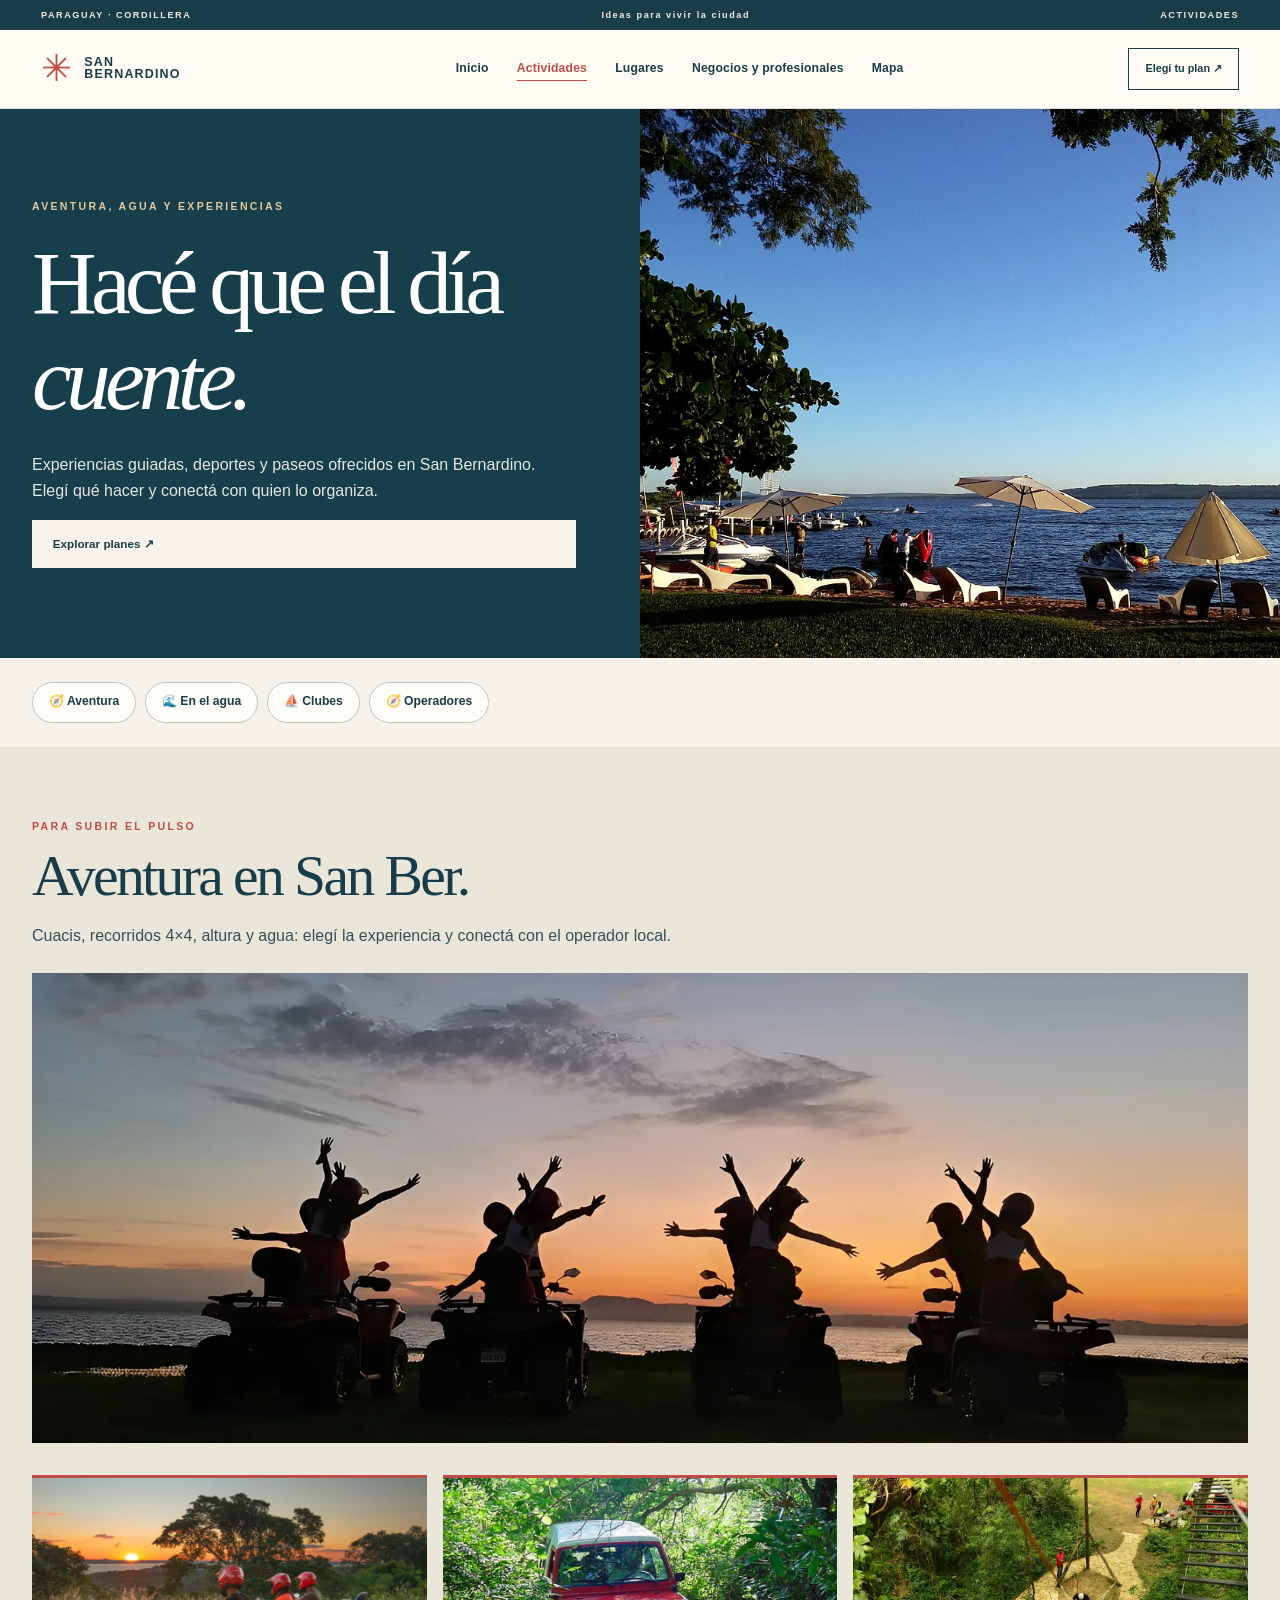
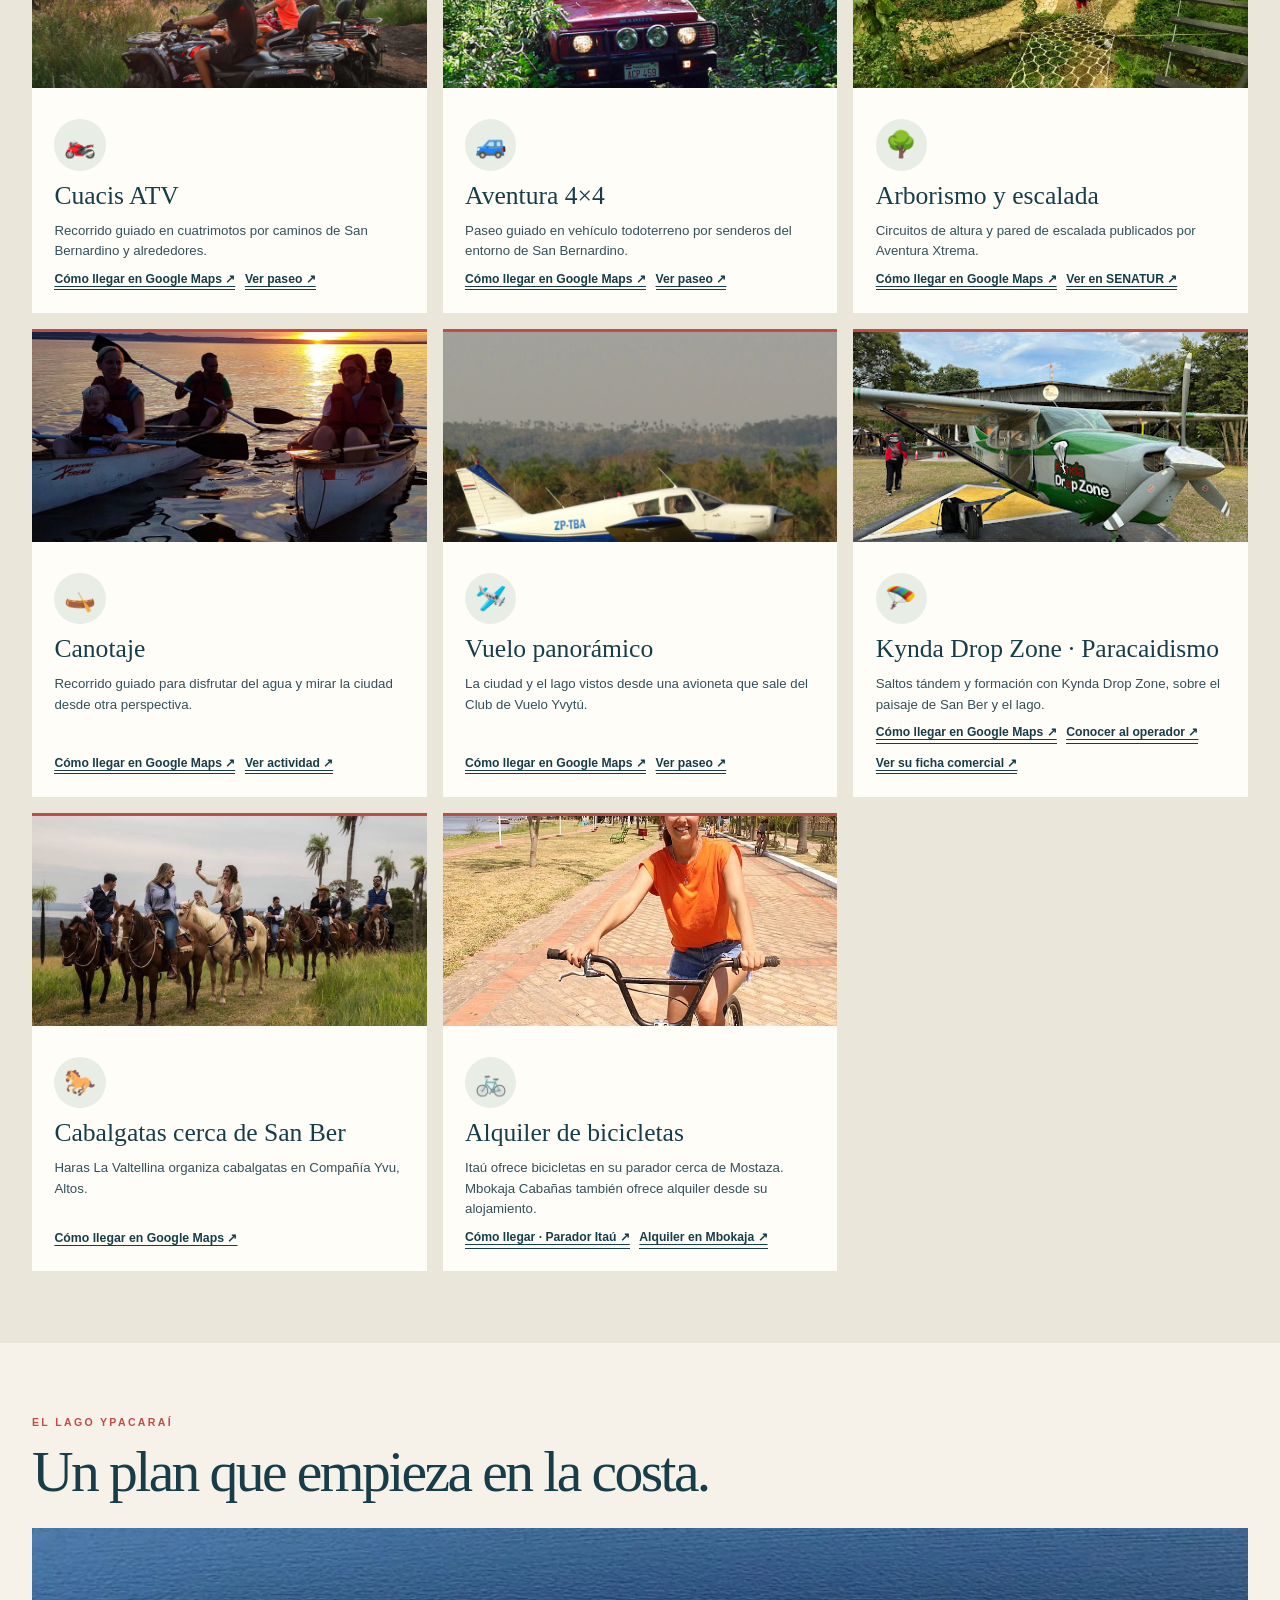
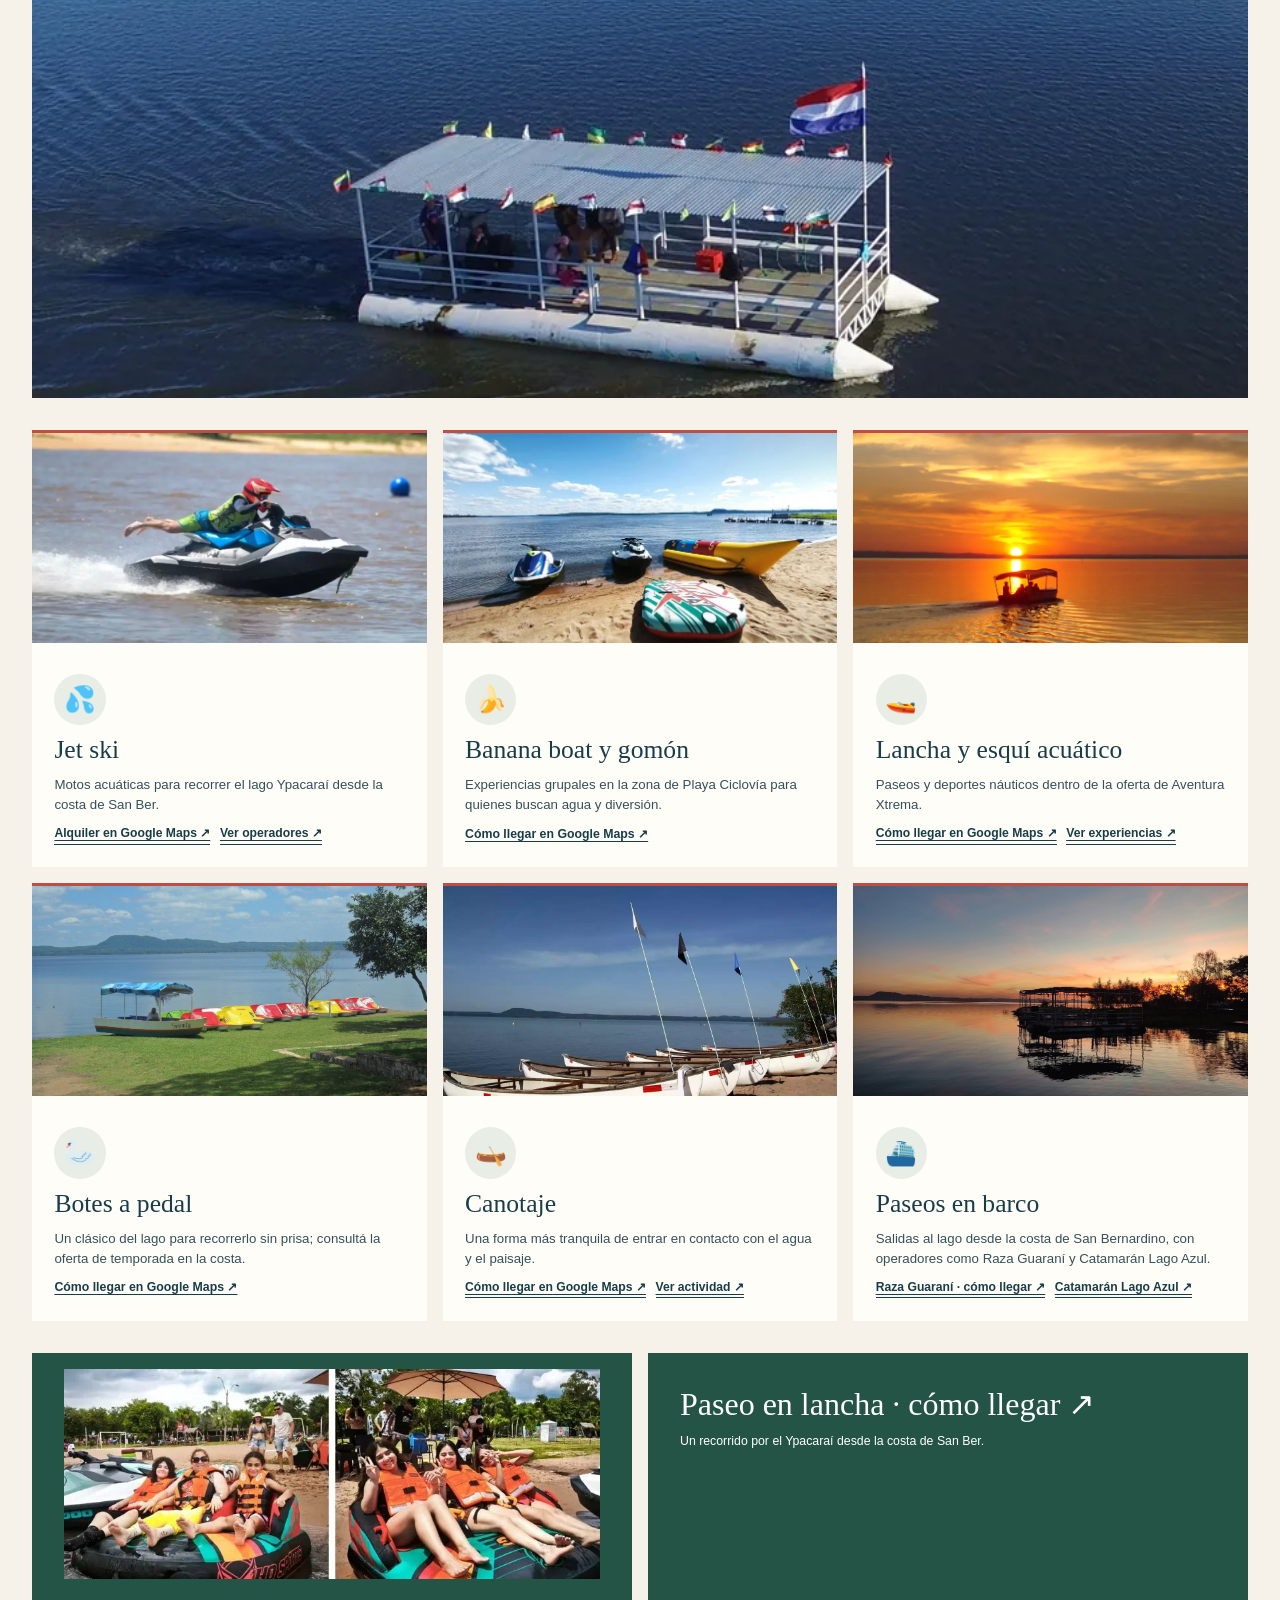
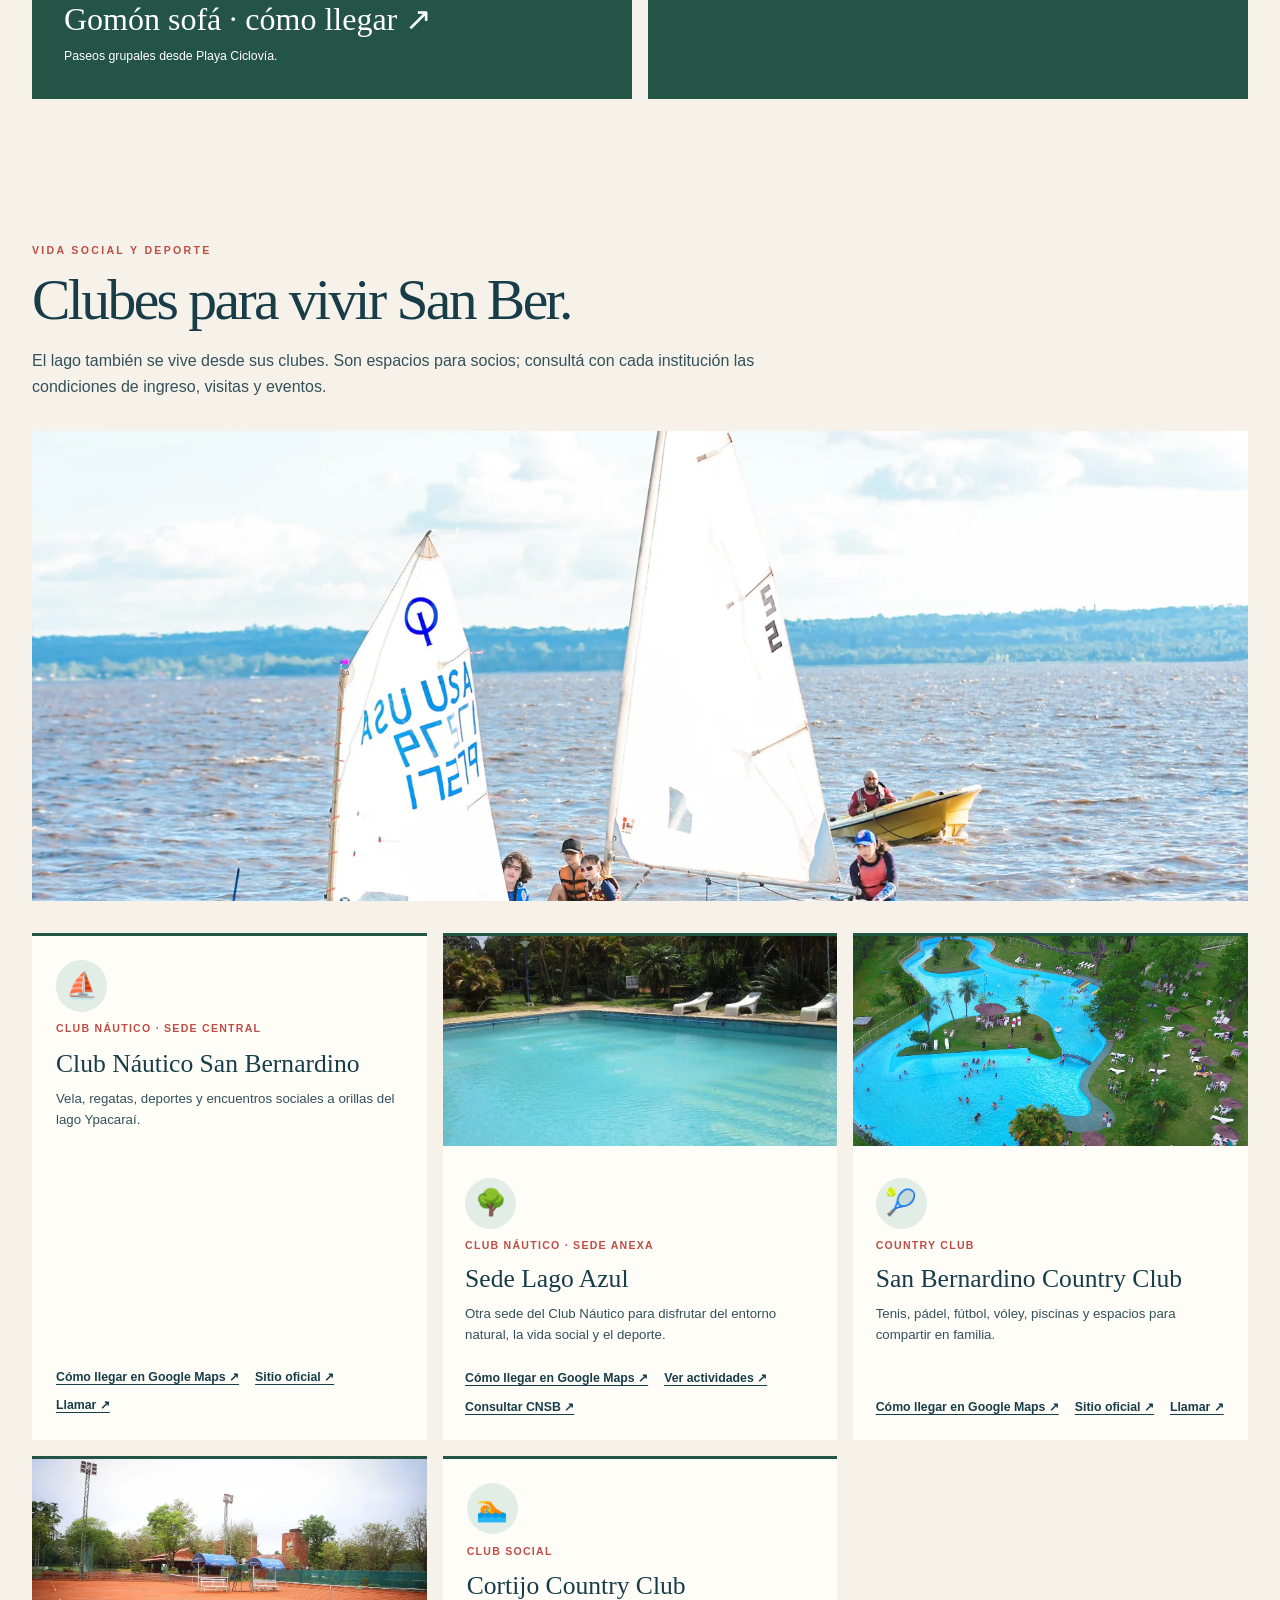
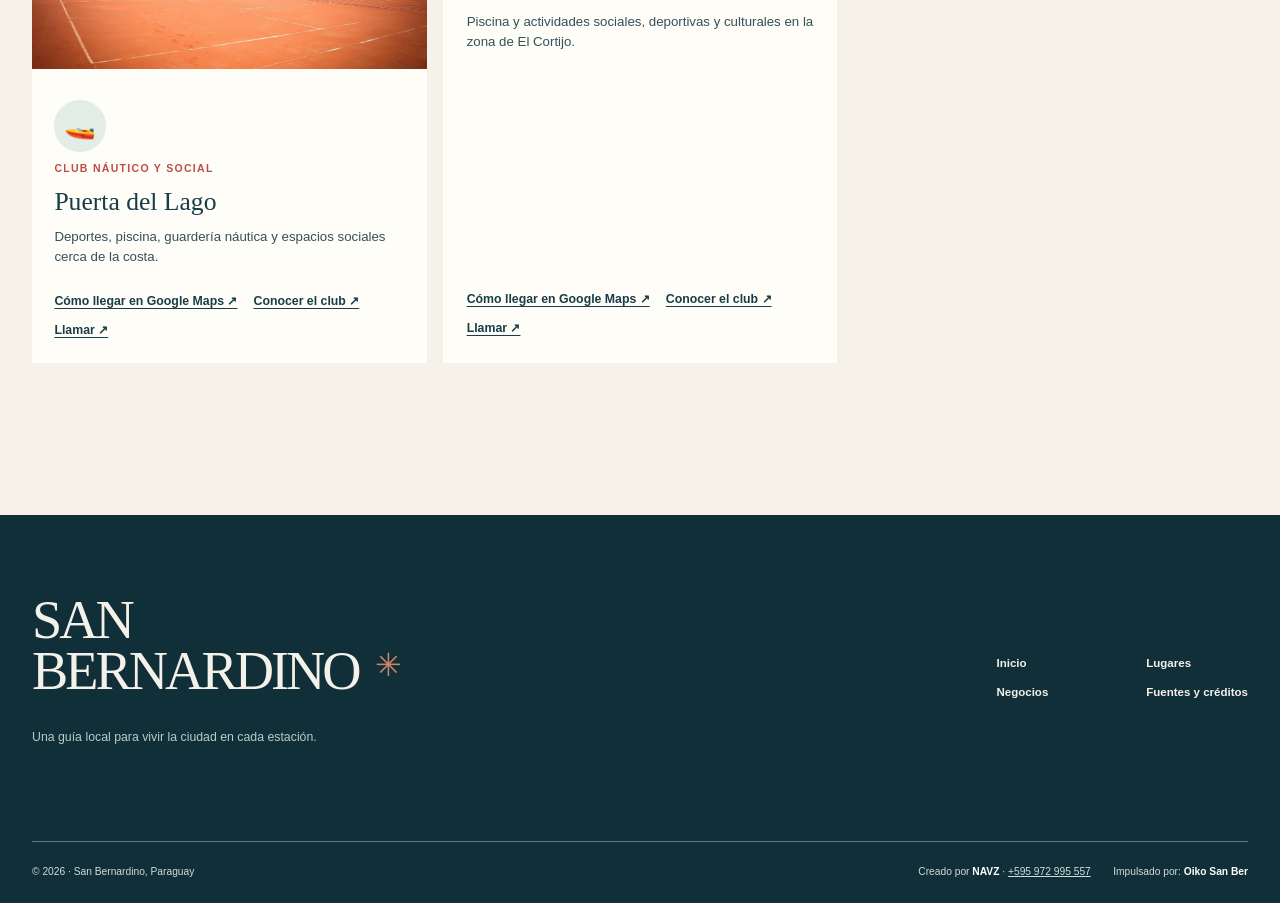
==== commit 58d51028: "Agregar mapa local exploratorio de San Bernardino" ====
--- a/actividades.html
+++ b/actividades.html
@@ -1,6 +1,6 @@
-<!doctype html><html lang="es-PY"><head><meta charset="utf-8"><meta name="viewport" content="width=device-width, initial-scale=1"><meta name="theme-color" content="#183d49"><link rel="manifest" href="manifest.webmanifest"><link rel="icon" href="assets/icons/icon.svg" type="image/svg+xml"><link rel="apple-touch-icon" href="assets/icons/icon-180.png"><meta name="apple-mobile-web-app-capable" content="yes"><meta name="apple-mobile-web-app-title" content="San Bernardino"><script src="assets/install.js" defer></script><meta name="description" content="Qué hacer en San Bernardino: aventuras, experiencias en el lago, paseos culturales, música y agenda local."><title>Actividades · San Bernardino</title><link rel="stylesheet" href="assets/styles.css"><link rel="stylesheet" href="assets/v2.css"><script src="assets/app.js" defer></script><script src="assets/agenda.js" defer></script></head><body>
+<!doctype html><html lang="es-PY"><head><meta charset="utf-8"><meta name="viewport" content="width=device-width, initial-scale=1"><meta name="theme-color" content="#183d49"><link rel="manifest" href="manifest.webmanifest"><link rel="icon" href="assets/icons/icon.svg" type="image/svg+xml"><link rel="apple-touch-icon" href="assets/icons/icon-180.png"><meta name="apple-mobile-web-app-capable" content="yes"><meta name="apple-mobile-web-app-title" content="San Bernardino"><script src="assets/install.js" defer></script><meta name="description" content="Qué hacer en San Bernardino: aventuras, experiencias en el lago, paseos culturales, música y agenda local."><title>Actividades · San Bernardino</title><link rel="stylesheet" href="assets/styles.css"><link rel="stylesheet" href="assets/v2.css"><script src="assets/app.js?v=28" defer></script><script src="assets/agenda.js" defer></script></head><body>
 <a class="skip-link" href="#contenido">Ir al contenido</a><div class="topline"><span>PARAGUAY · CORDILLERA</span><span>Ideas para vivir la ciudad</span><span>ACTIVIDADES</span></div>
-<header class="site-header"><a class="wordmark" href="index.html" aria-label="Ir al inicio"><span class="wordmark-star">✳</span><span>SAN<br>BERNARDINO</span></a><nav class="main-nav" aria-label="Navegación principal"><a href="index.html">Inicio</a><a href="actividades.html" aria-current="page">Actividades</a><a href="lugares.html">Lugares</a><a href="negocios.html">Negocios y profesionales</a></nav><a class="header-cta" href="#explorar">Elegí tu plan ↗</a></header>
+<header class="site-header"><a class="wordmark" href="index.html" aria-label="Ir al inicio"><span class="wordmark-star">✳</span><span>SAN<br>BERNARDINO</span></a><nav class="main-nav" aria-label="Navegación principal"><a href="index.html">Inicio</a><a href="actividades.html" aria-current="page">Actividades</a><a href="lugares.html">Lugares</a><a href="negocios.html">Negocios y profesionales</a><a href="mapa.html">Mapa</a></nav><a class="header-cta" href="#explorar">Elegí tu plan ↗</a></header>
 <main id="contenido" class="v2-page"><section class="v2-hero"><div class="v2-hero-copy"><p class="eyebrow light">Aventura, agua y experiencias</p><h1>Hacé que el día <em>cuente.</em></h1><p>Experiencias guiadas, deportes y paseos ofrecidos en San Bernardino. Elegí qué hacer y conectá con quien lo organiza.</p><a class="button button-light" href="#explorar">Explorar planes ↗</a></div><figure><img src="assets/images/costa-lago-2016.jpg" alt="Costa del lago Ypacaraí en San Bernardino, fotografiada en 2016" width="1280" height="960"></figure></section>
 <nav class="v2-shortcuts wrap" id="explorar" aria-label="Tipos de actividades"><a href="#aventura">🧭 Aventura</a><a href="#agua">🌊 En el agua</a><a href="#clubes">⛵ Clubes</a><a href="#agenda">📅 Agenda</a><a href="negocios.html?rubro=recreacion">🧭 Operadores</a></nav>
 <section class="v2-section tint" id="aventura"><div class="wrap"><p class="eyebrow">Para subir el pulso</p><h2>Aventura en San Ber.</h2><p class="v2-intro">Cuacis, recorridos 4×4, altura y agua: elegí la experiencia y conectá con el operador local.</p><figure class="v2-feature-image"><img src="assets/images/aventura-xtrema-love.webp" alt="Grupo en cuatrimotos al atardecer junto al lago" loading="lazy"></figure><div class="v2-grid"><article class="v2-card v2-card-photo"><img src="assets/images/cuacis-atardecer-aventura.webp" alt="Paseo en cuatrimotos de Aventura Xtrema al atardecer cerca del lago Ypacaraí" loading="lazy"><div class="v2-card-body"><span class="v2-icon" aria-hidden="true">🏍️</span><h3>Cuacis ATV</h3><p>Recorrido guiado en cuatrimotos por caminos de San Bernardino y alrededores.</p><div class="activity-links"><a href="https://www.google.com/maps?cid=4073328823414500223" target="_blank" rel="noopener noreferrer">Cómo llegar en Google Maps ↗</a><a href="https://www.aventuraxtrema.com.py/paseos/atv-aventura/" target="_blank" rel="noopener noreferrer">Ver paseo ↗</a></div></div></article><article class="v2-card v2-card-photo"><img src="assets/images/aventura-4x4.webp" alt="Vehículo 4×4 de Aventura Xtrema avanzando entre árboles" loading="lazy"><div class="v2-card-body"><span class="v2-icon" aria-hidden="true">🚙</span><h3>Aventura 4×4</h3><p>Paseo guiado en vehículo todoterreno por senderos del entorno de San Bernardino.</p><div class="activity-links"><a href="https://www.google.com/maps?cid=4073328823414500223" target="_blank" rel="noopener noreferrer">Cómo llegar en Google Maps ↗</a><a href="https://www.aventuraxtrema.com.py/paseos/aventura-4x4/" target="_blank" rel="noopener noreferrer">Ver paseo ↗</a></div></div></article><article class="v2-card v2-card-photo"><img src="assets/images/arborismo-aventura.webp" alt="Participantes en el circuito de arborismo de Aventura Xtrema" loading="lazy"><div class="v2-card-body"><span class="v2-icon" aria-hidden="true">🌳</span><h3>Arborismo y escalada</h3><p>Circuitos de altura y pared de escalada publicados por Aventura Xtrema.</p><div class="activity-links"><a href="https://www.google.com/maps?cid=4073328823414500223" target="_blank" rel="noopener noreferrer">Cómo llegar en Google Maps ↗</a><a href="https://visitparaguay.travel/places/aventura-xtrema" target="_blank" rel="noopener noreferrer">Ver en SENATUR ↗</a></div></div></article><article class="v2-card v2-card-photo"><img src="assets/images/canotaje-atardecer-aventura.webp" alt="Participantes de Aventura Xtrema remando en el lago Ypacaraí al atardecer" loading="lazy"><div class="v2-card-body"><span class="v2-icon" aria-hidden="true">🛶</span><h3>Canotaje</h3><p>Recorrido guiado para disfrutar del agua y mirar la ciudad desde otra perspectiva.</p><div class="activity-links"><a href="https://www.google.com/maps?cid=4073328823414500223" target="_blank" rel="noopener noreferrer">Cómo llegar en Google Maps ↗</a><a href="https://www.aventuraxtrema.com.py/paseos/canotaje/" target="_blank" rel="noopener noreferrer">Ver actividad ↗</a></div></div></article><article class="v2-card v2-card-photo"><img src="assets/images/vuelo-panoramico-aventura.webp" alt="Avioneta del vuelo panorámico sobre San Bernardino de Aventura Xtrema" loading="lazy"><div class="v2-card-body"><span class="v2-icon" aria-hidden="true">🛩️</span><h3>Vuelo panorámico</h3><p>La ciudad y el lago vistos desde una avioneta que sale del Club de Vuelo Yvytú.</p><div class="activity-links"><a href="https://www.google.com/maps?cid=4208576069438506290" target="_blank" rel="noopener noreferrer">Cómo llegar en Google Maps ↗</a><a href="https://www.aventuraxtrema.com.py/paseos/vuelo-panoramico/" target="_blank" rel="noopener noreferrer">Ver paseo ↗</a></div></div></article><article class="v2-card v2-card-photo"><img src="assets/images/kynda-drop-zone-maps.jpg" alt="Avión de Kynda Drop Zone frente a su hangar en Ciervo Cuá" loading="lazy"><div class="v2-card-body"><span class="v2-icon" aria-hidden="true">🪂</span><h3>Kynda Drop Zone · Paracaidismo</h3><p>Saltos tándem y formación con Kynda Drop Zone, sobre el paisaje de San Ber y el lago.</p><div class="activity-links"><a href="https://www.google.com/maps?cid=9172082002358569569" target="_blank" rel="noopener noreferrer">Cómo llegar en Google Maps ↗</a><a href="https://kyndadropzone.com.py/" target="_blank" rel="noopener noreferrer">Conocer al operador ↗</a><a href="negocios.html?rubro=recreacion&amp;negocio=Kynda%20Drop%20Zone">Ver su ficha comercial ↗</a></div></div></article><article class="v2-card v2-card-photo"><img src="assets/images/haras-la-valtellina-maps.jpg" alt="Cabalgata en Haras La Valtellina, cerca de San Bernardino" loading="lazy"><div class="v2-card-body"><span class="v2-icon" aria-hidden="true">🐎</span><h3>Cabalgatas cerca de San Ber</h3><p>Haras La Valtellina organiza cabalgatas en Compañía Yvu, Altos.</p><a href="https://www.google.com/maps?cid=18027649688840045341" target="_blank" rel="noopener noreferrer">Cómo llegar en Google Maps ↗</a></div></article><article class="v2-card v2-card-photo"><img src="assets/images/bicicleta-sanber-abc.webp" alt="Paseo real en bicicleta por la costa de San Bernardino, fotografiado por ABC Color en 2025" loading="lazy"><div class="v2-card-body"><span class="v2-icon" aria-hidden="true">🚲</span><h3>Alquiler de bicicletas</h3><p>Itaú ofrece bicicletas en su parador cerca de Mostaza. Mbokaja Cabañas también ofrece alquiler desde su alojamiento.</p><div class="activity-links"><a href="https://www.google.com/maps?cid=1437757330824495464" target="_blank" rel="noopener noreferrer">Cómo llegar · Parador Itaú ↗</a><a href="https://www.desconectate.com.py/posadas/posada-mbokaja-cabanas-83" target="_blank" rel="noopener noreferrer">Alquiler en Mbokaja ↗</a></div></div></article></div></div></section>
--- a/assets/v2.css
+++ b/assets/v2.css
@@ -45,7 +45,7 @@
 .v2-business-groups .v2-card strong{font:1.45rem var(--serif)}
 .v2-business-groups .v2-card span:last-child{font-size:.75rem;color:var(--body)}
 @media(max-width:900px){.v2-grid{grid-template-columns:repeat(2,minmax(0,1fr))}.v2-business-groups .v2-grid{grid-template-columns:repeat(3,minmax(0,1fr))}.v2-hero-copy{padding-left:32px}}
-@media(max-width:760px){body{padding-bottom:calc(69px + env(safe-area-inset-bottom))}.site-header .main-nav,.site-header .menu-toggle,.site-header .header-cta{display:none!important}.bottom-nav{position:fixed;display:grid;grid-template-columns:repeat(4,1fr);bottom:0;left:0;right:0;z-index:80;background:#fffcf5;border-top:1px solid #c9d1c8;padding-bottom:env(safe-area-inset-bottom);box-shadow:0 -5px 24px #102f3820}.bottom-nav a{min-height:67px;display:flex;flex-direction:column;align-items:center;justify-content:center;gap:.08rem;font-size:.62rem;font-weight:700;color:#23444b}.bottom-nav a[aria-current=page]{background:#e2ebe2;color:#153e47}.bottom-nav svg{width:22px;height:22px;stroke:currentColor;fill:none;stroke-width:1.8;stroke-linecap:round;stroke-linejoin:round}.v2-hero{grid-template-columns:1fr}.v2-hero-copy{padding:3.5rem 18px}.v2-hero h1{font-size:clamp(3.5rem,13vw,5.5rem)}.v2-hero figure{min-height:260px;order:-1}.v2-section{padding:3.3rem 0}.v2-business-groups .v2-grid{grid-template-columns:repeat(2,minmax(0,1fr))}.v2-gallery{grid-template-columns:1fr 1fr}.v2-gallery figure:first-child{grid-column:1/-1}.v2-gallery img{height:220px}.v2-route{grid-template-columns:1fr}.business-hero{padding:3rem 0}.business-hero h1{font-size:3.5rem}.business-intro{padding-block:3rem}}
+@media(max-width:760px){body{padding-bottom:calc(69px + env(safe-area-inset-bottom))}.site-header .main-nav,.site-header .menu-toggle,.site-header .header-cta{display:none!important}.bottom-nav{position:fixed;display:grid;grid-template-columns:repeat(5,1fr);bottom:0;left:0;right:0;z-index:80;background:#fffcf5;border-top:1px solid #c9d1c8;padding-bottom:env(safe-area-inset-bottom);box-shadow:0 -5px 24px #102f3820}.bottom-nav a{min-height:67px;display:flex;flex-direction:column;align-items:center;justify-content:center;gap:.08rem;font-size:.62rem;font-weight:700;color:#23444b}.bottom-nav a[aria-current=page]{background:#e2ebe2;color:#153e47}.bottom-nav svg{width:22px;height:22px;stroke:currentColor;fill:none;stroke-width:1.8;stroke-linecap:round;stroke-linejoin:round}.v2-hero{grid-template-columns:1fr}.v2-hero-copy{padding:3.5rem 18px}.v2-hero h1{font-size:clamp(3.5rem,13vw,5.5rem)}.v2-hero figure{min-height:260px;order:-1}.v2-section{padding:3.3rem 0}.v2-business-groups .v2-grid{grid-template-columns:repeat(2,minmax(0,1fr))}.v2-gallery{grid-template-columns:1fr 1fr}.v2-gallery figure:first-child{grid-column:1/-1}.v2-gallery img{height:220px}.v2-route{grid-template-columns:1fr}.business-hero{padding:3rem 0}.business-hero h1{font-size:3.5rem}.business-intro{padding-block:3rem}}
 @media(max-width:520px){.v2-grid{grid-template-columns:1fr}.v2-business-groups .v2-grid{grid-template-columns:repeat(2,minmax(0,1fr))}.v2-business-groups .v2-card{padding:1rem}.v2-business-groups .v2-card strong{font-size:1.17rem}.v2-gallery{grid-template-columns:1fr}.v2-gallery figure:first-child{grid-column:auto}.v2-gallery img{height:240px}.v2-hero h1{font-size:3.4rem}}
 
 /* Fichas visuales del directorio */
@@ -88,9 +88,10 @@
 .business-filters button{border-radius:20px}
 .business-directory-heading{margin-bottom:1.5rem}.business-directory-heading h1{font-size:clamp(2.4rem,5vw,4.6rem);letter-spacing:-.05em;margin:.25rem 0 0}.business-filter-groups{display:grid;grid-template-columns:repeat(3,minmax(0,1fr));gap:1.3rem 2rem;padding:1.6rem 0;border-bottom:1px solid #c7c3b8}.business-filter-group{min-width:0}.business-filter-group h2{font:700 .7rem/1.4 var(--sans);letter-spacing:.12em;text-transform:uppercase;margin:0 0 .6rem;color:var(--body)}.business-filter-group .business-filters{display:flex;flex-wrap:wrap;overflow:visible;gap:.4rem;max-width:none}.business-filter-group button{min-height:44px;white-space:normal;text-align:left}.business-toolbar{display:block}.business-toolbar input{width:min(100%,560px)}.business-type{text-align:left}.business-card-top{justify-content:flex-start}
 .city-gallery{padding:1rem 0 7rem}.city-gallery-heading{display:flex;align-items:end;justify-content:space-between;gap:2rem;margin-bottom:1.5rem}.city-gallery-heading h2{font-size:clamp(2.4rem,4vw,4.5rem);max-width:700px;margin:.4rem 0 0}.city-gallery-heading .text-link{white-space:nowrap;margin-bottom:.5rem}.city-gallery-grid{display:grid;grid-template-columns:repeat(4,minmax(0,1fr));gap:.7rem}.city-gallery-grid figure{position:relative;margin:0;overflow:hidden;background:#173c47;min-width:0}.city-gallery-grid .city-gallery-wide{grid-column:span 2;grid-row:span 2}.city-gallery-grid img{width:100%;height:250px;object-fit:cover}.city-gallery-grid .city-gallery-wide img{height:100%;min-height:507px}.city-gallery-grid figcaption{position:absolute;bottom:0;left:0;right:0;color:#fff;background:linear-gradient(transparent,#122e35bc);font-size:.75rem;font-weight:700;padding:2rem 1rem .8rem}.explore-card.explore-card-photo{color:#fff;background:#1b3e47}.explore-card.explore-card-photo .decor-line,.explore-card.explore-card-photo .card-ornament{display:none}.explore-card.explore-card-photo p{color:#fff}
-.city-choices{display:grid;grid-template-columns:repeat(3,minmax(0,1fr));gap:.6rem;padding:1.3rem 0 0}.city-choices a{min-width:0;min-height:112px;display:grid;grid-template-columns:auto 1fr;align-content:center;column-gap:1rem;padding:1rem 1.4rem;background:#173d48;color:#fff;transition:transform .2s,background .2s}.city-choices a:hover{transform:translateY(-3px);background:#285a60}.city-choices a>span:first-child{font-size:1.5rem;grid-row:span 2;align-self:center}.city-choices strong{font:400 clamp(1.4rem,2vw,2rem)/1.1 var(--serif)}.city-choices a>span:last-child{font-size:.7rem;font-weight:700;color:#e7dac4}.home-places-gallery{display:grid;grid-template-columns:repeat(4,minmax(0,1fr));gap:.7rem}.home-places-gallery a{position:relative;min-width:0;overflow:hidden;color:#fff;background:#173c47}.home-places-gallery img{height:330px;width:100%;object-fit:cover;transition:transform .3s}.home-places-gallery a:hover img{transform:scale(1.04)}.home-places-gallery strong{position:absolute;bottom:0;left:0;right:0;padding:2.5rem 1rem .8rem;background:linear-gradient(transparent,#112f38e8);font:400 1.45rem/1.1 var(--serif)}.activity-links{display:flex;gap:.6rem;flex-wrap:wrap;margin-top:auto}.activity-links a{font-size:.76rem;font-weight:700;border-bottom:1px solid currentColor}
+.city-choices{display:grid;grid-template-columns:repeat(4,minmax(0,1fr));gap:.6rem;padding:1.3rem 0 0}.city-choices a{min-width:0;min-height:112px;display:grid;grid-template-columns:auto 1fr;align-content:center;column-gap:1rem;padding:1rem 1.4rem;background:#173d48;color:#fff;transition:transform .2s,background .2s}.city-choices a:hover{transform:translateY(-3px);background:#285a60}.city-choices a>span:first-child{font-size:1.5rem;grid-row:span 2;align-self:center}.city-choices strong{font:400 clamp(1.4rem,2vw,2rem)/1.1 var(--serif)}.city-choices a>span:last-child{font-size:.7rem;font-weight:700;color:#e7dac4}.home-places-gallery{display:grid;grid-template-columns:repeat(4,minmax(0,1fr));gap:.7rem}.home-places-gallery a{position:relative;min-width:0;overflow:hidden;color:#fff;background:#173c47}.home-places-gallery img{height:330px;width:100%;object-fit:cover;transition:transform .3s}.home-places-gallery a:hover img{transform:scale(1.04)}.home-places-gallery strong{position:absolute;bottom:0;left:0;right:0;padding:2.5rem 1rem .8rem;background:linear-gradient(transparent,#112f38e8);font:400 1.45rem/1.1 var(--serif)}.activity-links{display:flex;gap:.6rem;flex-wrap:wrap;margin-top:auto}.activity-links a{font-size:.76rem;font-weight:700;border-bottom:1px solid currentColor}
 @media(max-width:900px){.business-filter-groups{grid-template-columns:repeat(2,minmax(0,1fr))}.city-gallery-grid{grid-template-columns:repeat(2,minmax(0,1fr))}.city-gallery-grid .city-gallery-wide{grid-row:span 1}.city-gallery-grid .city-gallery-wide img{height:250px;min-height:0}}
 @media(max-width:900px){.home-places-gallery{grid-template-columns:repeat(2,minmax(0,1fr))}}
+@media(min-width:601px) and (max-width:900px){.city-choices{grid-template-columns:repeat(2,minmax(0,1fr))}}
 @media(max-width:600px){.business-filter-groups{grid-template-columns:1fr;gap:1.1rem}.business-directory{padding-top:2.5rem}.business-filter-group .business-filters{gap:.45rem}.city-gallery{padding:0 0 4rem}.city-gallery-heading{display:block}.city-gallery-heading .text-link{margin-top:1rem}.city-gallery-grid{gap:.4rem}.city-gallery-grid .city-gallery-wide{grid-column:1/-1}.city-gallery-grid img{height:170px}.city-gallery-grid .city-gallery-wide img{height:240px}.city-gallery-grid figcaption{font-size:.65rem;padding:.8rem .6rem .45rem}.explore-card.explore-card-photo img{object-position:center}.city-choices{grid-template-columns:1fr;gap:.4rem}.city-choices a{min-height:74px;padding:.8rem 1rem}.home-places-gallery{gap:.4rem}.home-places-gallery img{height:220px}.home-places-gallery strong{font-size:1.1rem;padding:.8rem .6rem .5rem}}
 .v2-feature-image{position:relative;margin:1.5rem 0 2rem;overflow:hidden}
 .v2-feature-image img{display:block;width:100%;height:clamp(250px,38vw,470px);object-fit:cover}
